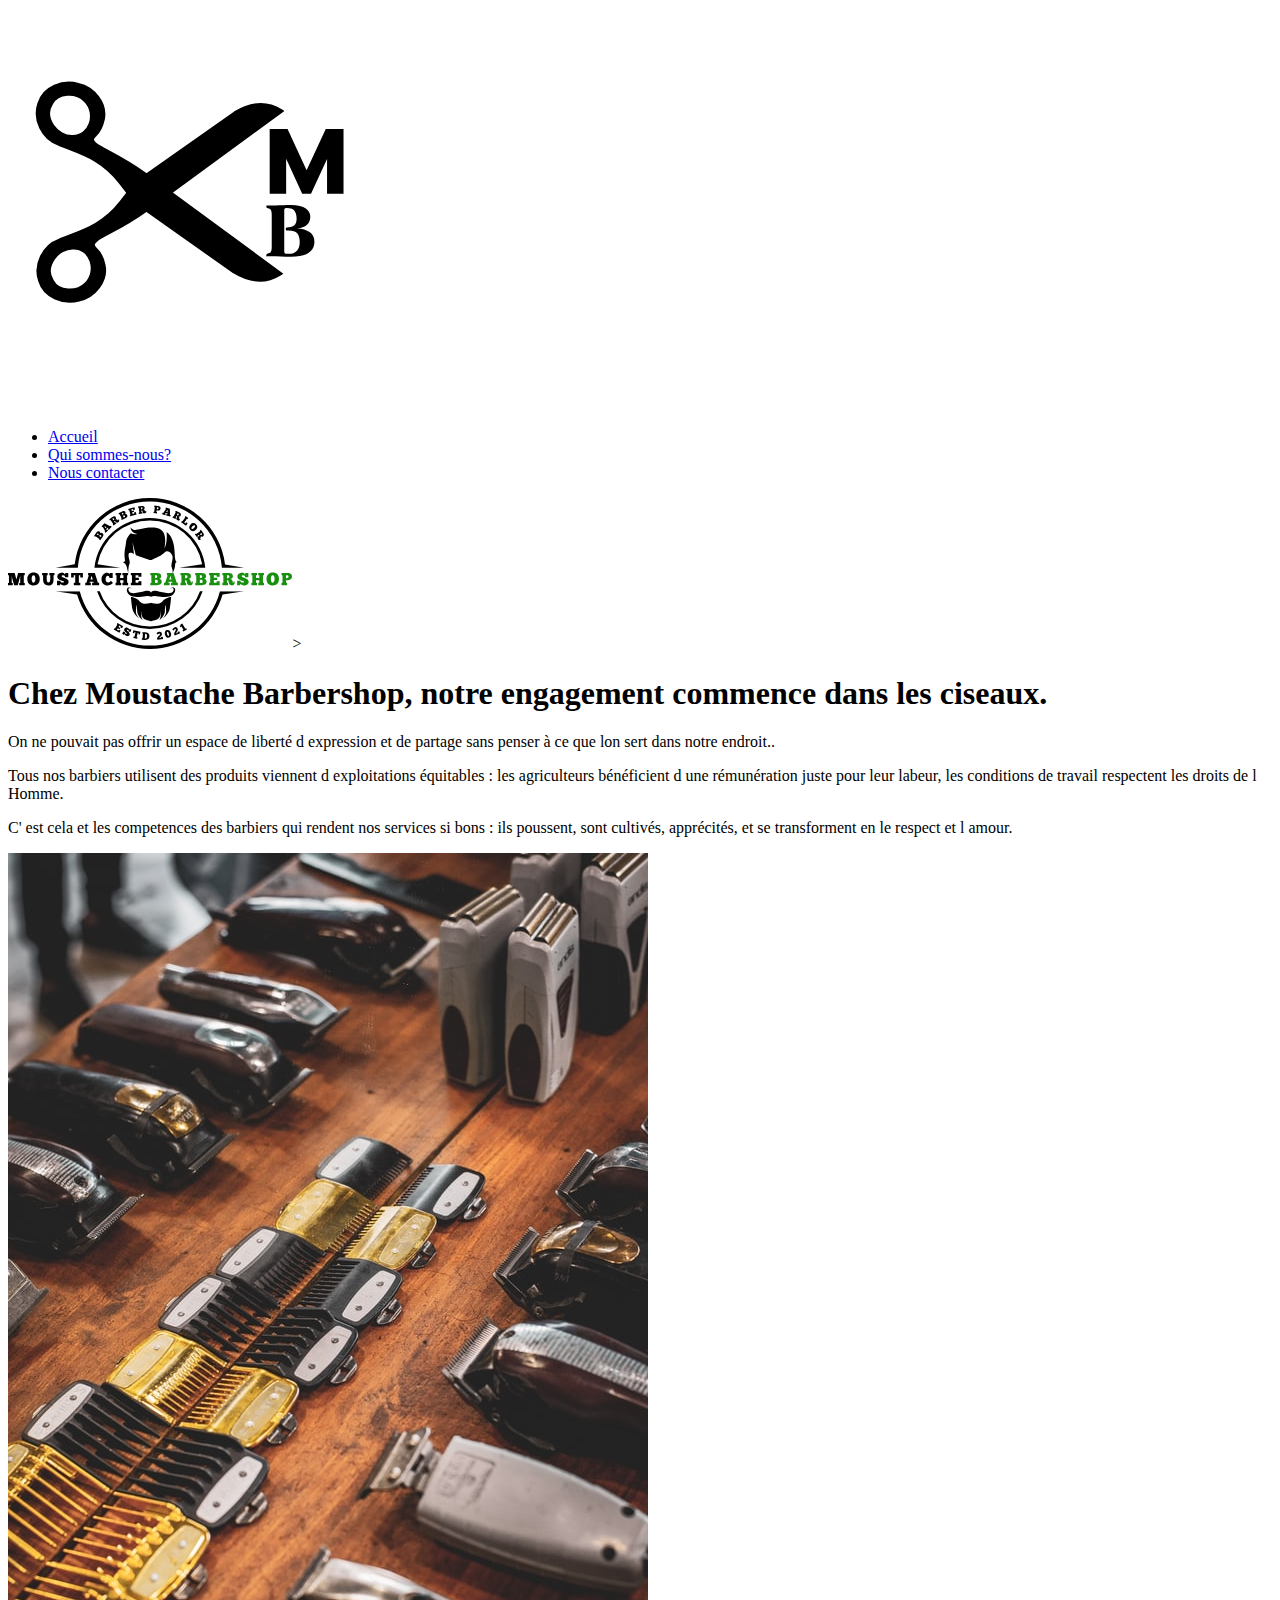
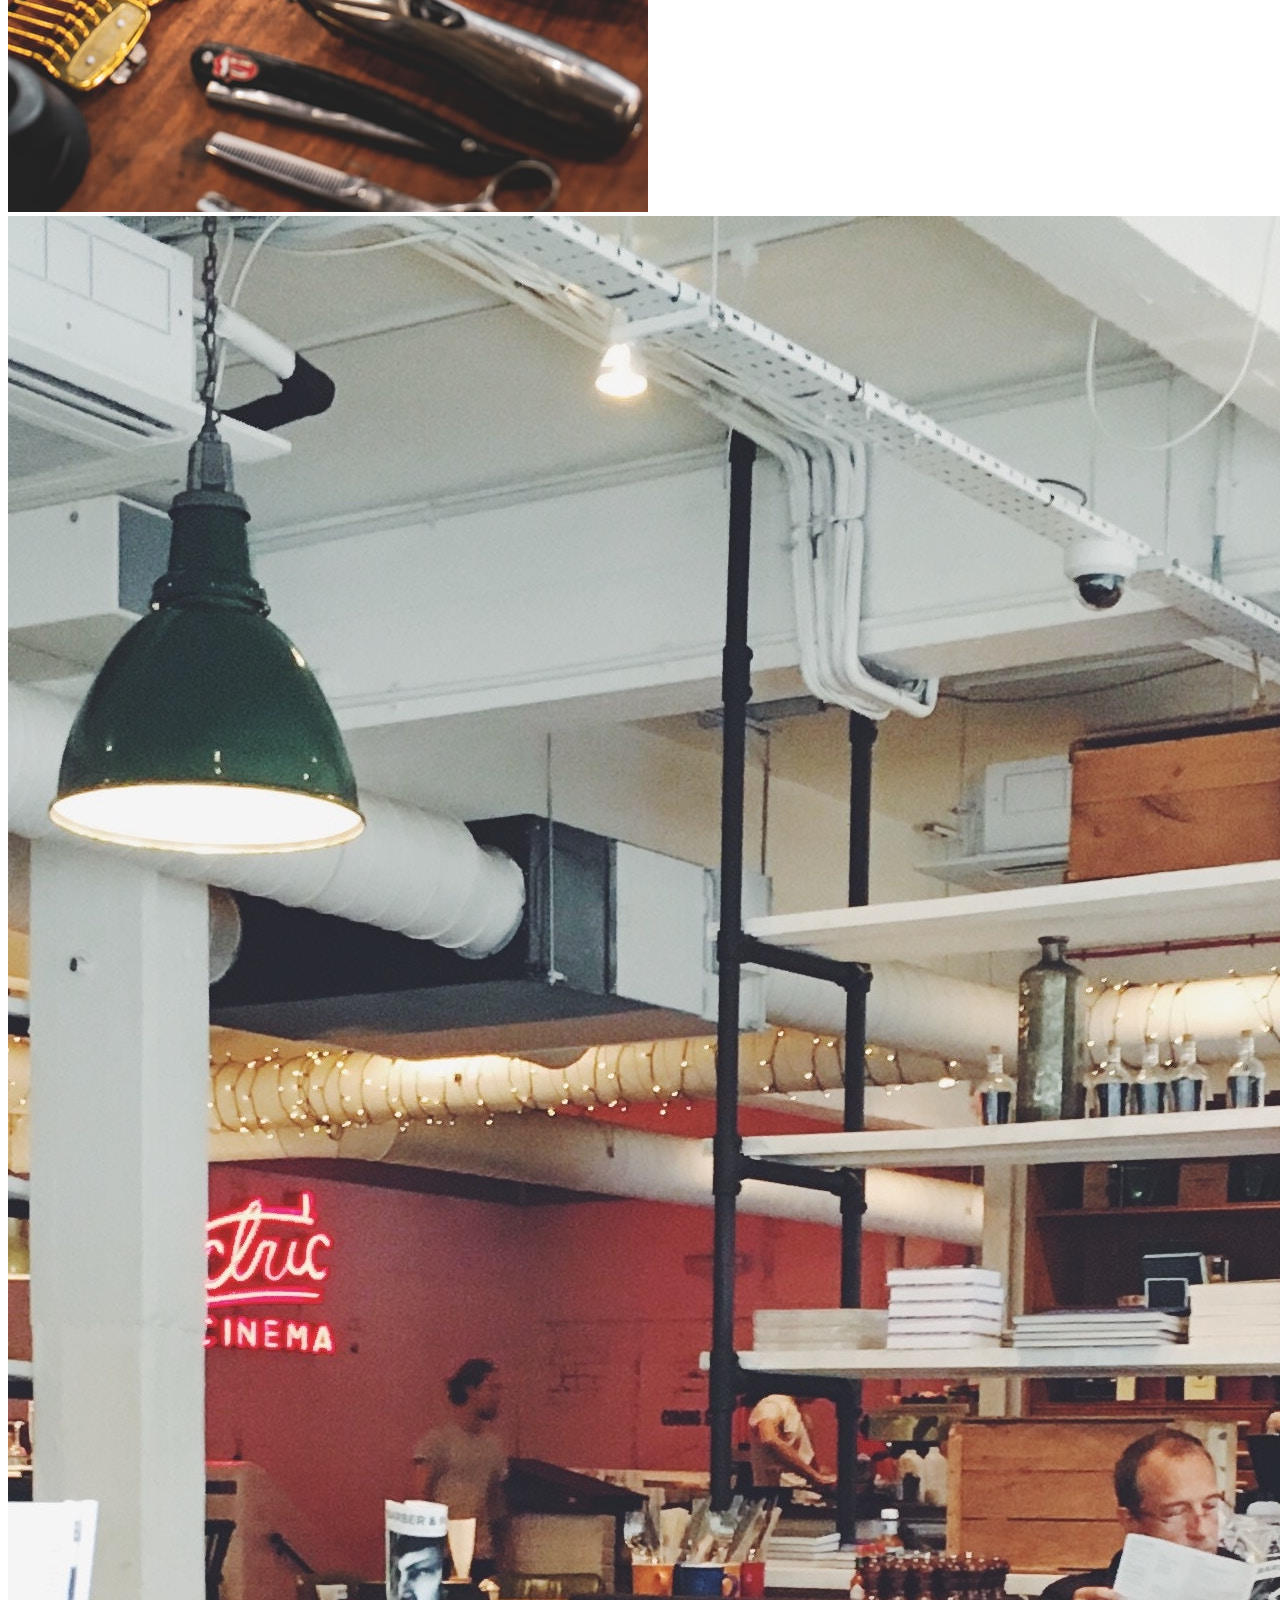
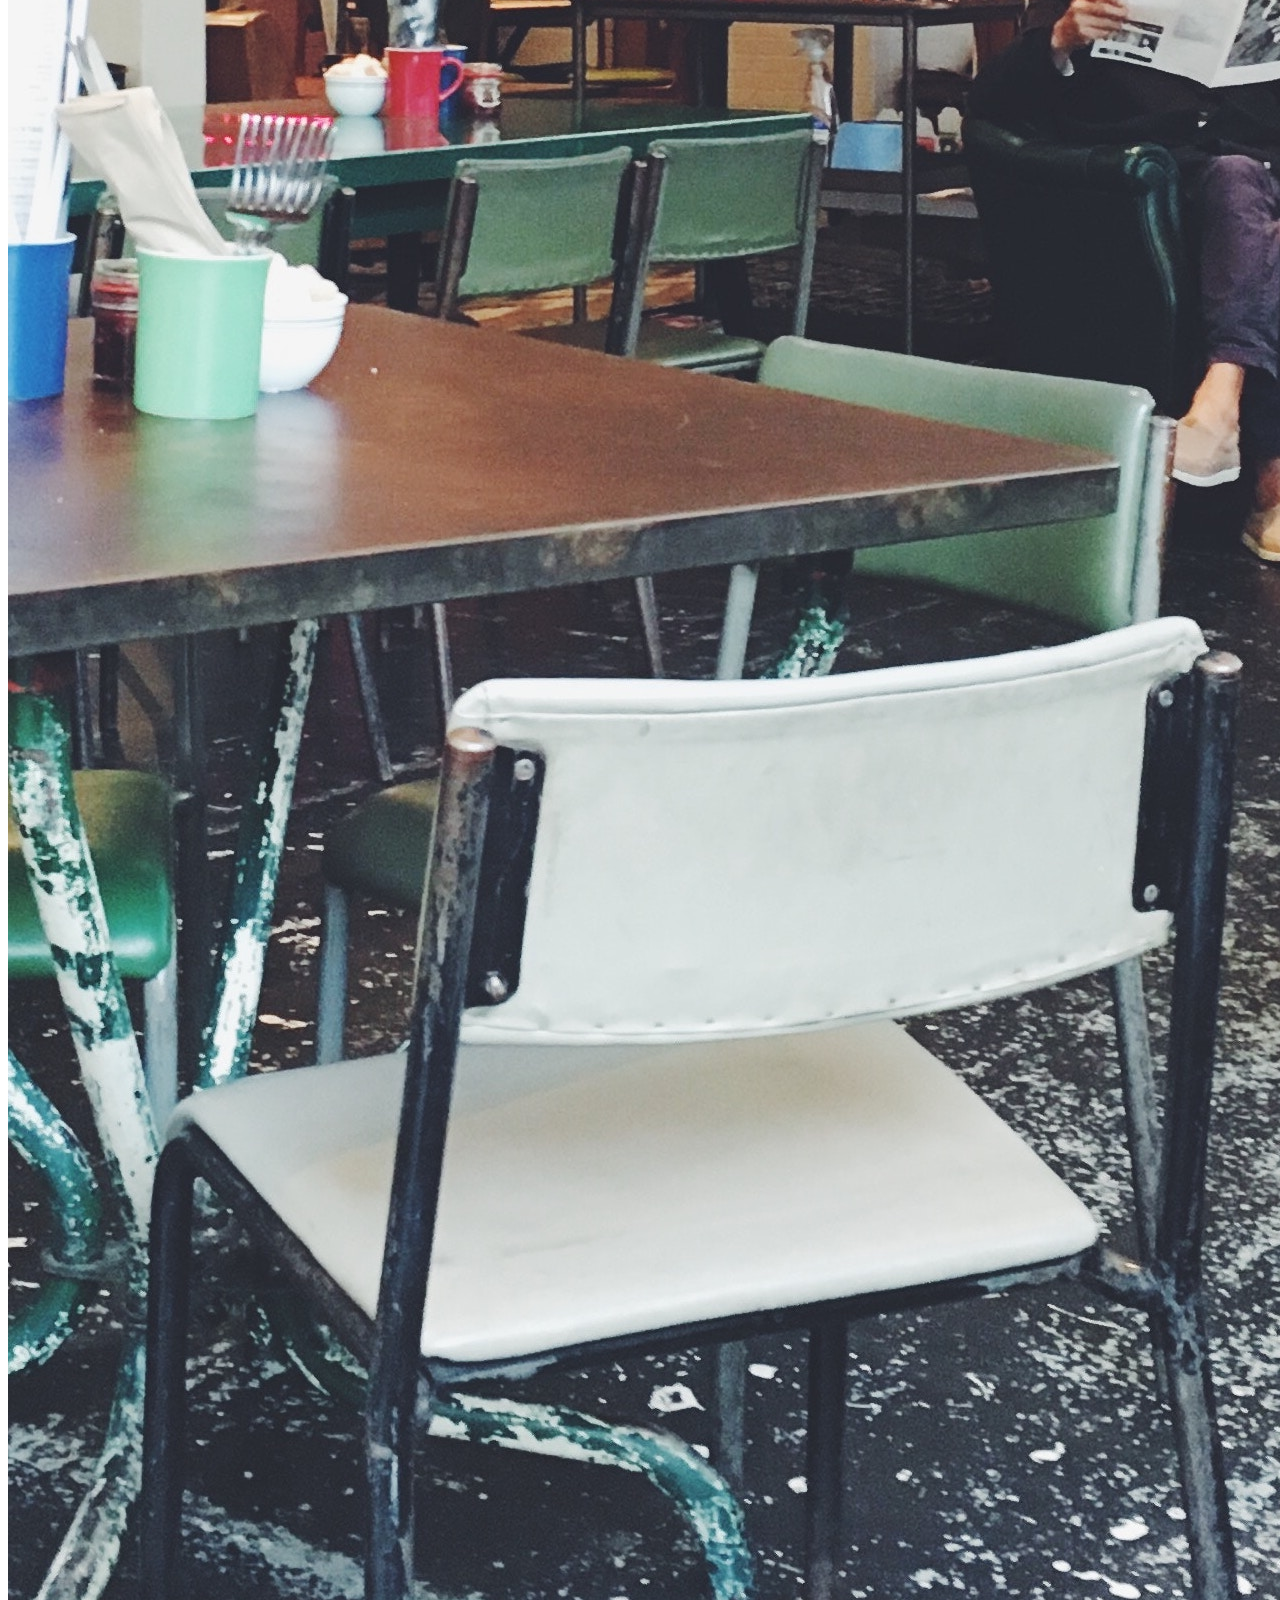
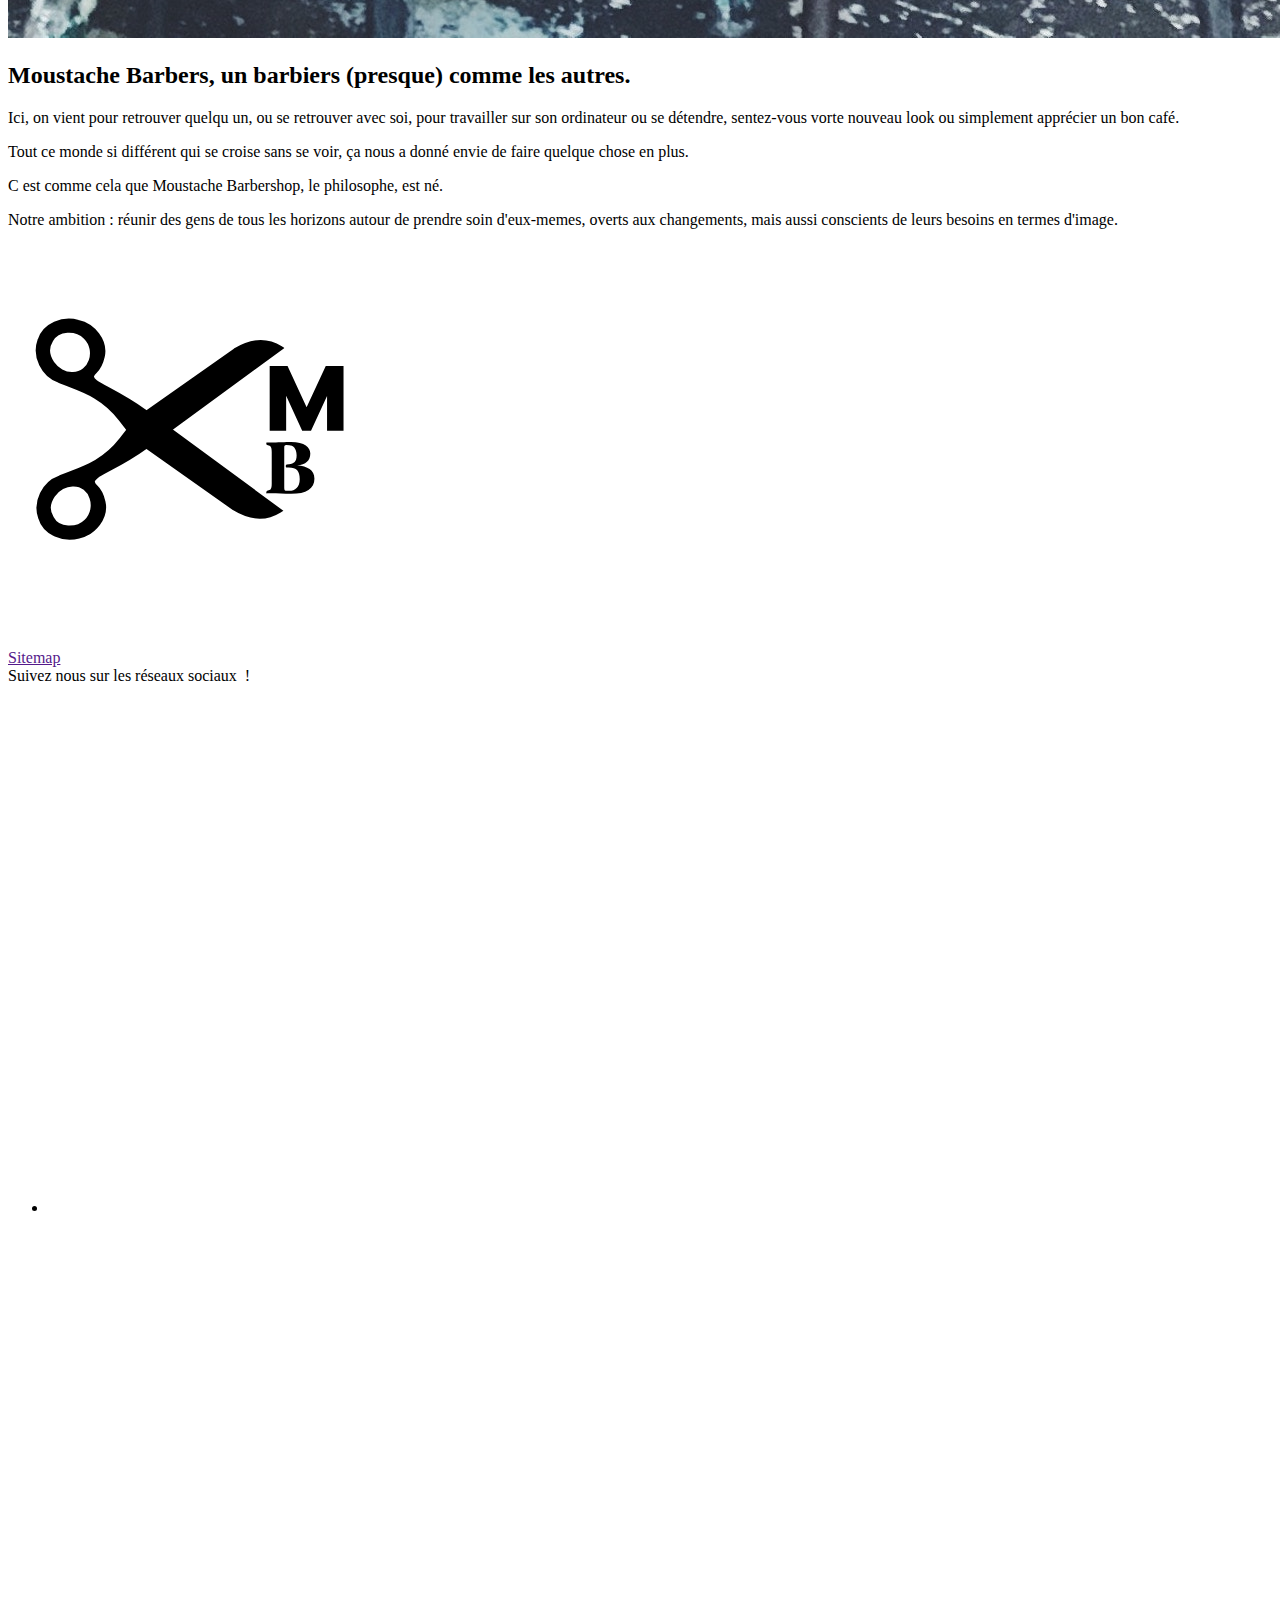
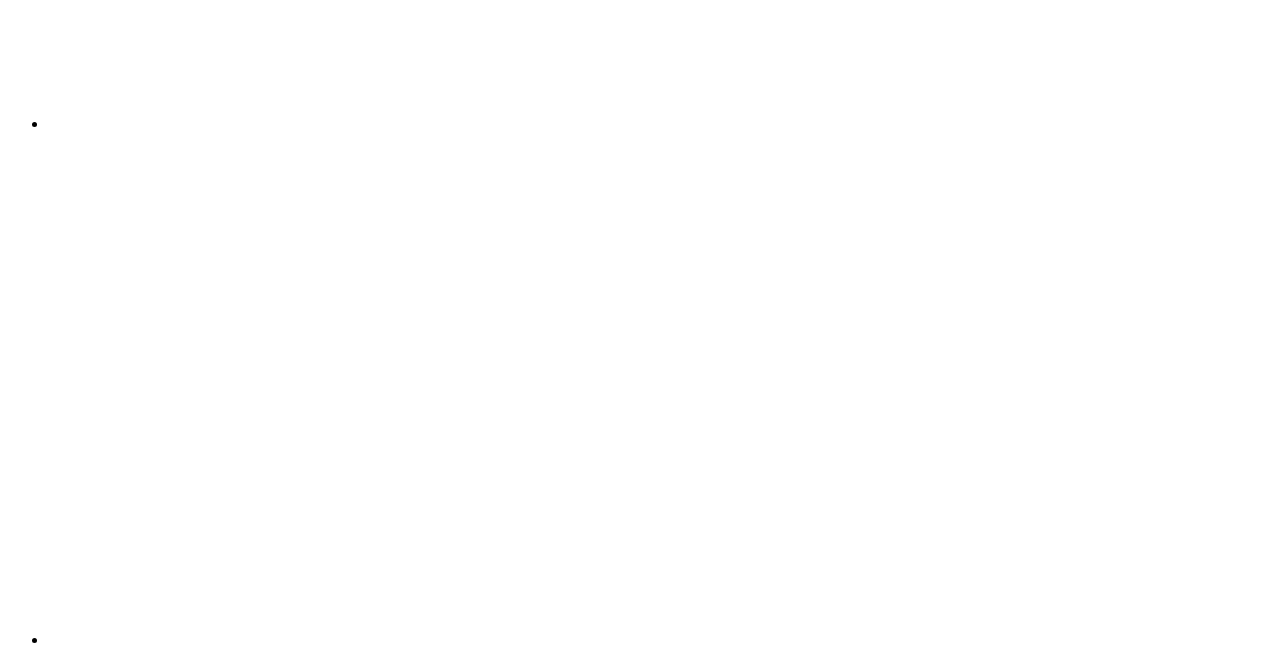
==== about.html @ bbff559c "Add html files" ====
<!DOCTYPE html>
<html lang="fr">

<head>
    <meta charset="UTF-8">
    <meta http-equiv="X-UA-Compatible" content="IE=edge">
    <meta name="viewport" content="width=device-width, initial-scale=1.0">
    <meta name="author" content="JPol">
    <title>About</title>

    <!-- stylesheet linked -->
    <link rel="stylesheet" href="css/application-ab.css">
</head>

<body>
    <div class="container">



        <!--Navigation bar-->
        <nav class="navbar" role="navigation">

            <div class="navbar__inner">

                <div class="navbar__logo">
                    <a href="index.html"><img class="navbar__logoImg" alt="scissors and company name Moustache Barbershop" src="assets/4.svg"></a>
                </div>

                <ul class="navbar__list">
                    <li class="navbar__listItem">
                        <a class="navbar__link" href="index.html">Accueil </a>
                    </li>
                    <li class="navbar__listItem">
                        <a class="navbar__link" href="about.html">Qui sommes-nous?</a>
                    </li>
                    <li class="navbar__listItem">
                        <a class="navbar__link" href="contact.html">Nous contacter</a>
                    </li>

                </ul>
            </div>

        </nav>


        <!--Header-->
        <header class="header" role="banner">
            <div class="header__inner">
                <img class="header__logoImg" alt="scissors and company name Moustache Barbershop"
                    src="assets/moustache_beard.svg">>
            </div>
        </header>


        <!--Main-->
        <main class="main">
            <div class="main__wrapper">
                <div class="main__textWrapper">
                    <h1 class="main__heading">Chez Moustache Barbershop, notre engagement commence dans les ciseaux.
                    </h1>
                    <p class="main__description">On ne pouvait pas offrir un espace de liberté d expression et de
                        partage sans penser à ce que lon
                        sert dans notre endroit..</p>
                    <p class="main__description">Tous nos barbiers utilisent des produits viennent d exploitations
                        équitables : les agriculteurs
                        bénéficient d une
                        rémunération juste pour leur labeur, les conditions de travail respectent les droits de l Homme.
                    </p>
                    <p class="main__description">C' est cela et les competences des barbiers qui rendent nos services si
                        bons : ils poussent, sont cultivés,
                        apprécités, et se transforment en le
                        respect et l amour.</p>
                </div>

                <div class="main__imgWrapper">
                    <img class="main__img" alt="barber tools" src="assets/barbershop_tools.jpg">
                    <!-- Photo by <a href="https://unsplash.com/@agustinfernandez?utm_source=unsplash&utm_medium=referral&utm_content=creditCopyText">Agustin Fernandez</a> on <a href="https://unsplash.com/s/photos/barber-and-cilent-with-a-smile?utm_source=unsplash&utm_medium=referral&utm_content=creditCopyText">Unsplash</a> -->
                </div>
            </div>

        </main>

        <!--Section love-->
        <div class="section">
            <div class="section__container">
                <div class="section__imgContainer">
                    <image class="section__img" alt="people inside the restaurant" src="assets/salle2.jpg">
                </div>

                <div class="section__textContainer">
                    <h2 class="section__heading">Moustache Barbers, un barbiers (presque) comme les autres.</h2>
                    <p class="section__description">Ici, on vient pour retrouver quelqu un, ou se retrouver avec soi,
                        pour travailler sur son
                        ordinateur ou se détendre, sentez-vous vorte nouveau look ou simplement
                        apprécier un bon café.</p>
                    <p class="section__description">Tout ce monde si différent qui se croise sans se voir, ça nous a
                        donné envie de faire quelque
                        chose en plus. </p>
                    <p class="section__description">C est comme cela que Moustache Barbershop, le philosophe, est né.
                    </p>
                    <p class="section__description">Notre ambition : réunir des gens de tous les horizons autour de
                        prendre soin d'eux-memes, overts aux changements,
                        mais aussi conscients de leurs besoins en termes d'image.</p>
                </div>

            </div>
        </div>


        <div class="section__divider">
            <div class="potential-text"></div>
        </div>
        <!--Footer-->
        <footer class="footer" role="contentinfo">
            <div class="footer__inner">
                <div class="footer__logo">
                    <a href="index.html" class="footer__link link"><img alt="scissors and company name Moustache Barbershop" src="assets/4.svg" class="footer__logoImg"></a>
                </div>
                <div class="footer__sitemap">
                    <a class="footer__sitemapLink" href="" >Sitemap</a>
                </div>
                <div class="footer__socialMedia">
                    <span class="footer__header">Suivez nous sur les réseaux sociaux &nbsp;!</span>
                    <ul class="footer__socialMediaList">
                        <li class="footer__socialMediaItem">
                            <a href="https://www.linkedin.com/" class="footer__link link"><img src="assets/logo_linkedin.png" class="footer__socialMediaImg" alt="Letters 'in'"></a>
                        </li>
                        <li class="footer__socialMediaItem">
                            <a href="https://twitter.com/MoustacheBarbe1" class="footer__link link"><img src="assets/logo_twitter.png" class="footer__socialMediaImg" alt="Little bird"></a>
                        </li>
                        <li class="footer__socialMediaItem">
                            <a href="https://www.facebook.com/MoustacheBarbershopParis/" class="footer__link link"><img src="assets/logo_facebook.png" class="footer__socialMediaImg" alt="Letter f"></a>
                        </li>
                    </ul>
                </div>
            </div>

        </footer>

    </div>
    <script src="form.js"></script>
    <noscript>Sorry, your browser may not support JavaScript! orJavaScript is disabled in your browser </noscript>

</body>

</html>
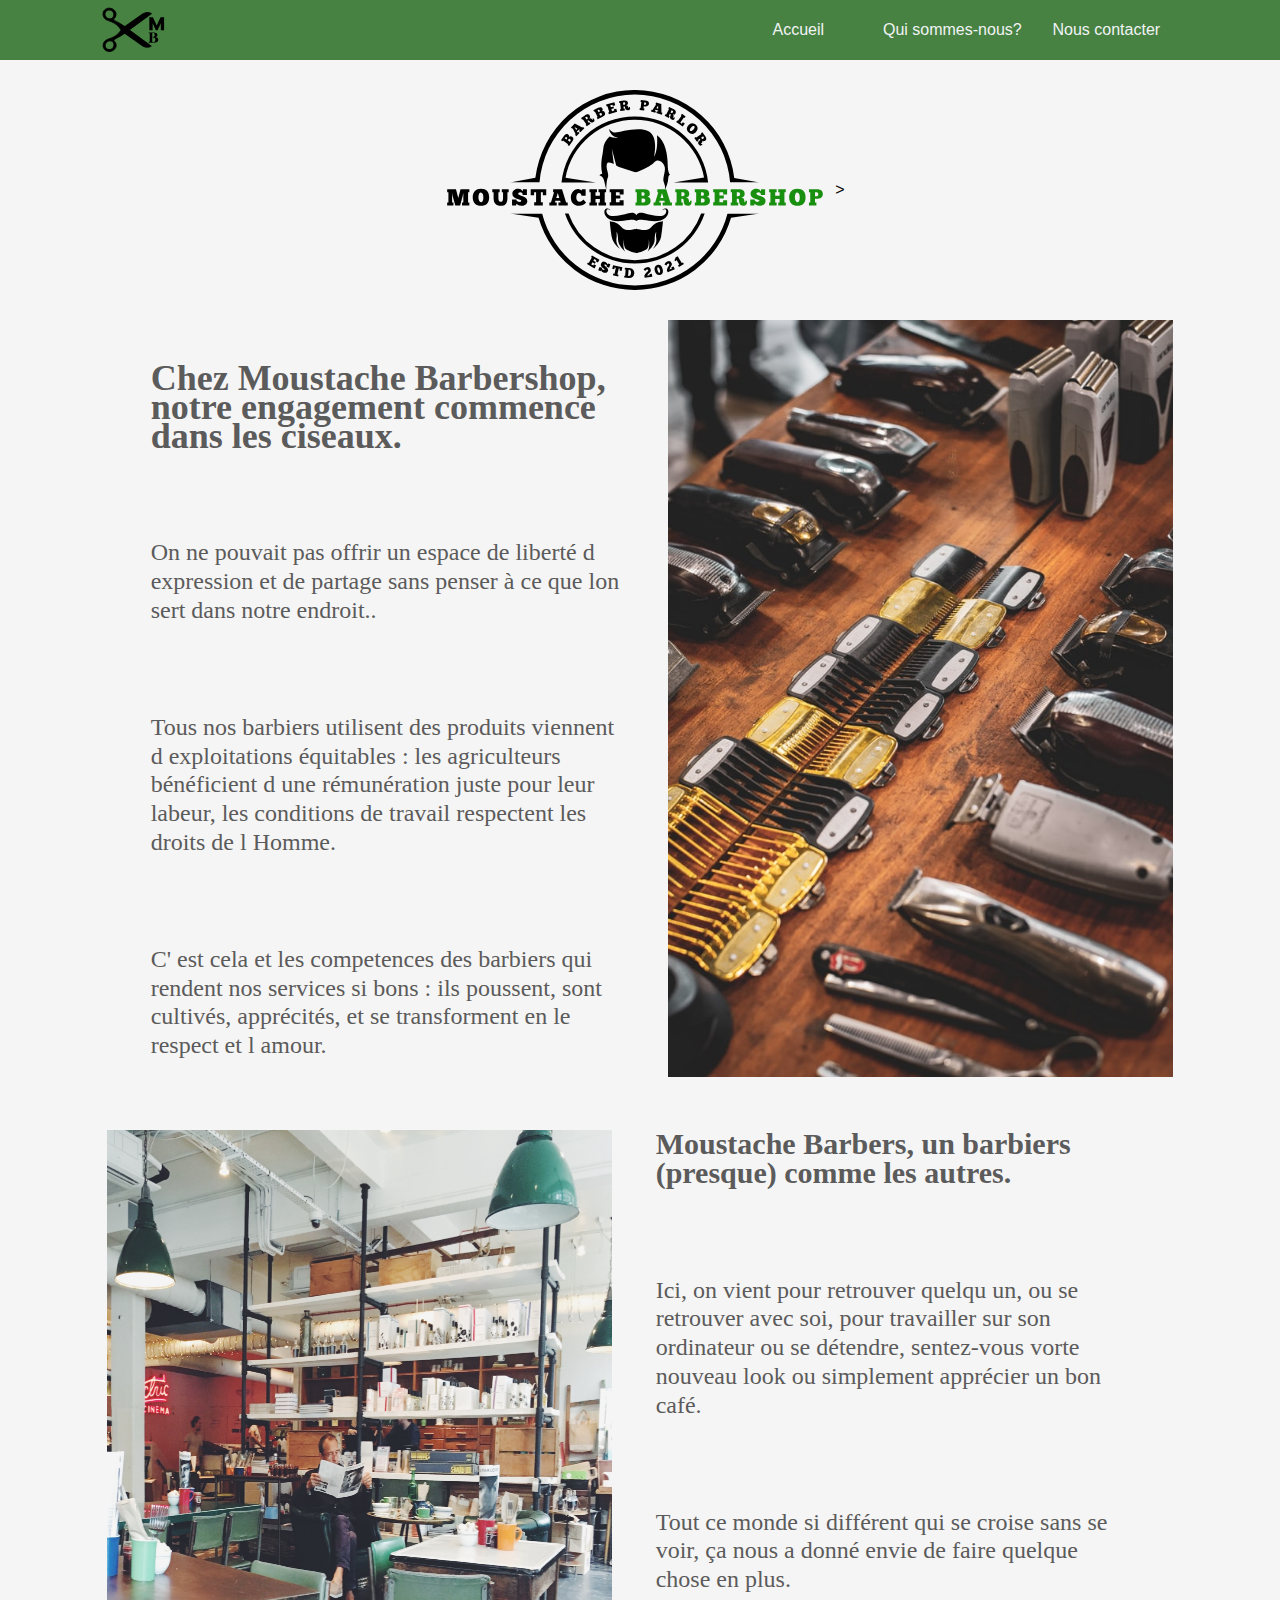
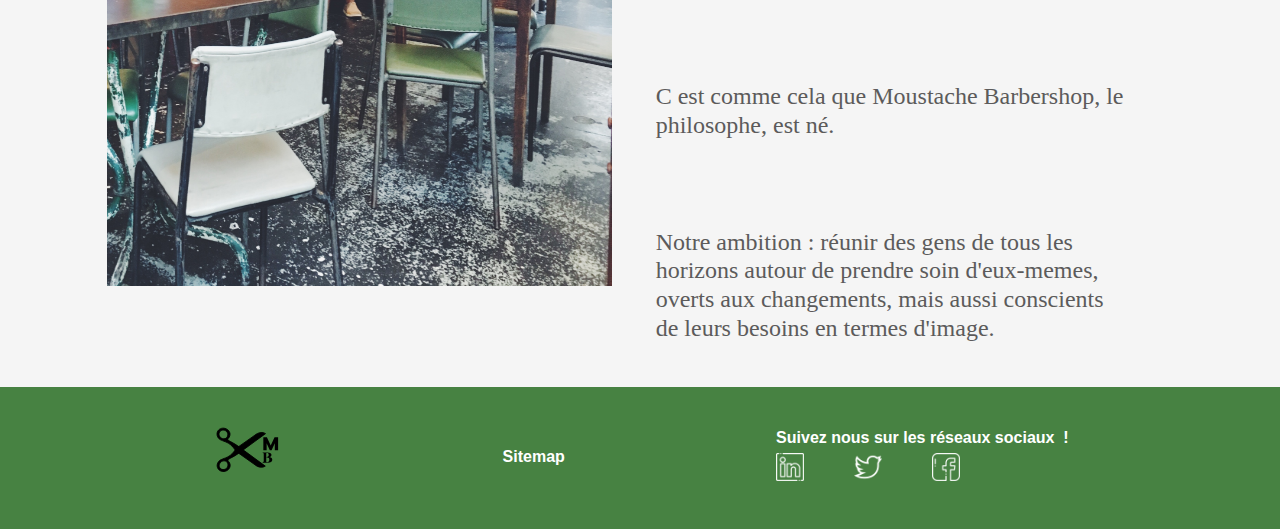
==== commit 82bfcb96: "Add proper sitemap links" ====
--- a/about.html
+++ b/about.html
@@ -117,7 +117,7 @@
                     <a href="index.html" class="footer__link link"><img alt="scissors and company name Moustache Barbershop" src="assets/4.svg" class="footer__logoImg"></a>
                 </div>
                 <div class="footer__sitemap">
-                    <a class="footer__sitemapLink" href="" >Sitemap</a>
+                    <a class="footer__sitemapLink" href="sitemap.xml" >Sitemap</a>
                 </div>
                 <div class="footer__socialMedia">
                     <span class="footer__header">Suivez nous sur les réseaux sociaux &nbsp;!</span>
--- a/css/application-ab.css
+++ b/css/application-ab.css
@@ -0,0 +1,267 @@
+/*Add stylesheet to the main css file / for about page*/
+@import "reset.css";
+@import "nav.css";
+@import "footer.css";
+
+@font-face {
+    font-family: 'AvenirNext-Regular';
+    src: url("fonts/AvenirNextLTPro-Regular.otf") format("opentype");
+}
+
+@font-face {
+    font-family: 'AvenirNext-Bold';
+    src: url("fonts/AvenirNextLTPro-Bold.otf") format("opentype");
+}
+
+
+
+html {
+    scroll-behavior: smooth;
+}
+
+
+body {
+    margin: 0;
+    padding: 0;
+    font-family: 'AvenirNext-Regular', sans-serif;
+    background-color: #F5F5F5;
+}
+
+
+h1 {
+    font-size: 36px;
+    font-family: 'AvenirNext-Bold';
+}
+
+
+h2 {
+    font-size: 30px;
+    font-family: 'AvenirNext-Bold';
+}
+
+
+h3 {
+    font-size: 24px;
+    font-family: 'AvenirNext-Bold';
+}
+
+h4 {
+    font-size: 20px;
+    font-family: 'AvenirNext-Bold';
+}
+
+
+p {
+    font-size: 14px;
+    font-family: 'AvenirNext-Regular';
+}
+
+
+.container {
+    height: 100%;
+    display: grid;
+    grid-gap: 0;
+    grid-template-columns: repeat(12, 1fr);
+    grid-template-rows: 60px auto 60px;
+    grid-template-areas:
+        "n n n n n n n n n n n n"
+        "h h h h h h h h h h h h"
+        "m m m m m m m m m m m m"
+        "sl sl sl sl sl sl sl sl sl sl sl sl"
+        "d d d d d d d d d d d d"
+        "f f f f f f f f f f f f"
+}
+
+
+/*Main*/
+.main {
+    position: relative;
+    grid-area: m;
+    grid-area: 3/2/3/12;
+}
+
+.main__wrapper {
+    display: flex;
+    flex-direction: row;
+    margin-bottom: 120px;
+}
+
+.main__textWrapper {
+    display: flex;
+    flex-direction: column;
+    justify-content: space-around;
+    align-items: center;
+}
+
+.main__imgWrapper {
+    display: flex;
+    flex-direction: column;
+    width: 505px;
+    height: 756px;
+}
+
+.main_img {
+    width: 505px;
+    height: 756px;
+}
+
+.main__heading {
+    color: #5C5B5B;
+    padding: 44px;
+}
+
+.main__description {
+    font-size: 24px;
+    color: #5C5B5B;
+    padding: 44px;
+}
+
+/*Od tego zaczac*/
+
+/*Section love*/
+.section {
+    position: relative;
+    grid-area: ls;
+    grid-area: 4/2/4/12;
+}
+
+.section__container {
+    margin-top: 750px;
+    display: flex;
+    flex-direction: row;
+}
+
+.section__imgContainer {
+    display: flex;
+    flex-direction: column;
+    justify-content: flex-start;
+    align-items: center;
+}
+
+.section__img {
+    /* width: 535px;
+    height: 612px;
+*/
+
+    width: 505px;
+    height: 756px;
+}
+
+.section__textContainer {
+    display: flex;
+    flex-direction: column;
+}
+
+.section__heading {
+    font-size: 30px;
+    color: #5C5B5B;
+    padding: 44px;
+    padding-top: 0;
+}
+
+.section__description {
+    font-size: 24px;
+    color: #5C5B5B;
+    padding: 44px;
+}
+
+
+/*Divider*/
+
+.dsection__divider {
+    grid-area: d;
+
+    position: relative;
+}
+
+.potential-text {
+    width: 100%;
+    height: 150px;
+    background-color: transparent;
+}
+
+/*Media queries*/
+@media screen and (max-width: 930px) {
+
+    .main__wrapper {
+        display: flex;
+        flex-direction: column;
+        align-items: center;
+        justify-content: center;
+    }
+
+    .main__textWrapper {
+        display: flex;
+        flex-direction: column;
+        align-items: center;
+        justify-content: center;
+        margin-bottom: 50px;
+
+    }
+
+    .main__imgWrapper {
+        display: flex;
+        flex-direction: column;
+        justify-content: center;
+        align-content: center;
+
+        min-width: 150px;
+        height: 400px;
+    }
+
+    .main__img {
+        margin-top: 200px;
+    }
+/*Od tad w dol zamienic*/
+    .section__container {
+        display: flex;
+        flex-direction: column;
+
+        /*added
+        margin-top: auto; */
+    }
+
+    .section__imgContainer {
+        display: flex;
+        flex-direction: column;
+        justify-content: center;
+        align-content: center;
+
+        min-width: 150px;
+        height: 400px;
+        margin-top: 1100px;
+    }
+
+    .section__textContainer {
+        margin-top: 70px;
+    }
+}
+
+@media screen and (max-width: 520px) {
+    .main__wrapper {
+        flex-flow: column wrap;
+        align-items: center;
+        justify-items: center;
+    }
+
+    .main__textWrapper {
+        flex-flow: column wrap;
+        align-self: center;
+        justify-self: center;
+
+    }
+
+    .main__imgWrapper {
+        min-width: 100px;
+        height: 200px;
+    }
+
+    .section__imgContainer {
+        min-width: 100px;
+        height: 200px;
+    }
+
+    .section__heading {
+        margin-top: 115px;
+    }
+}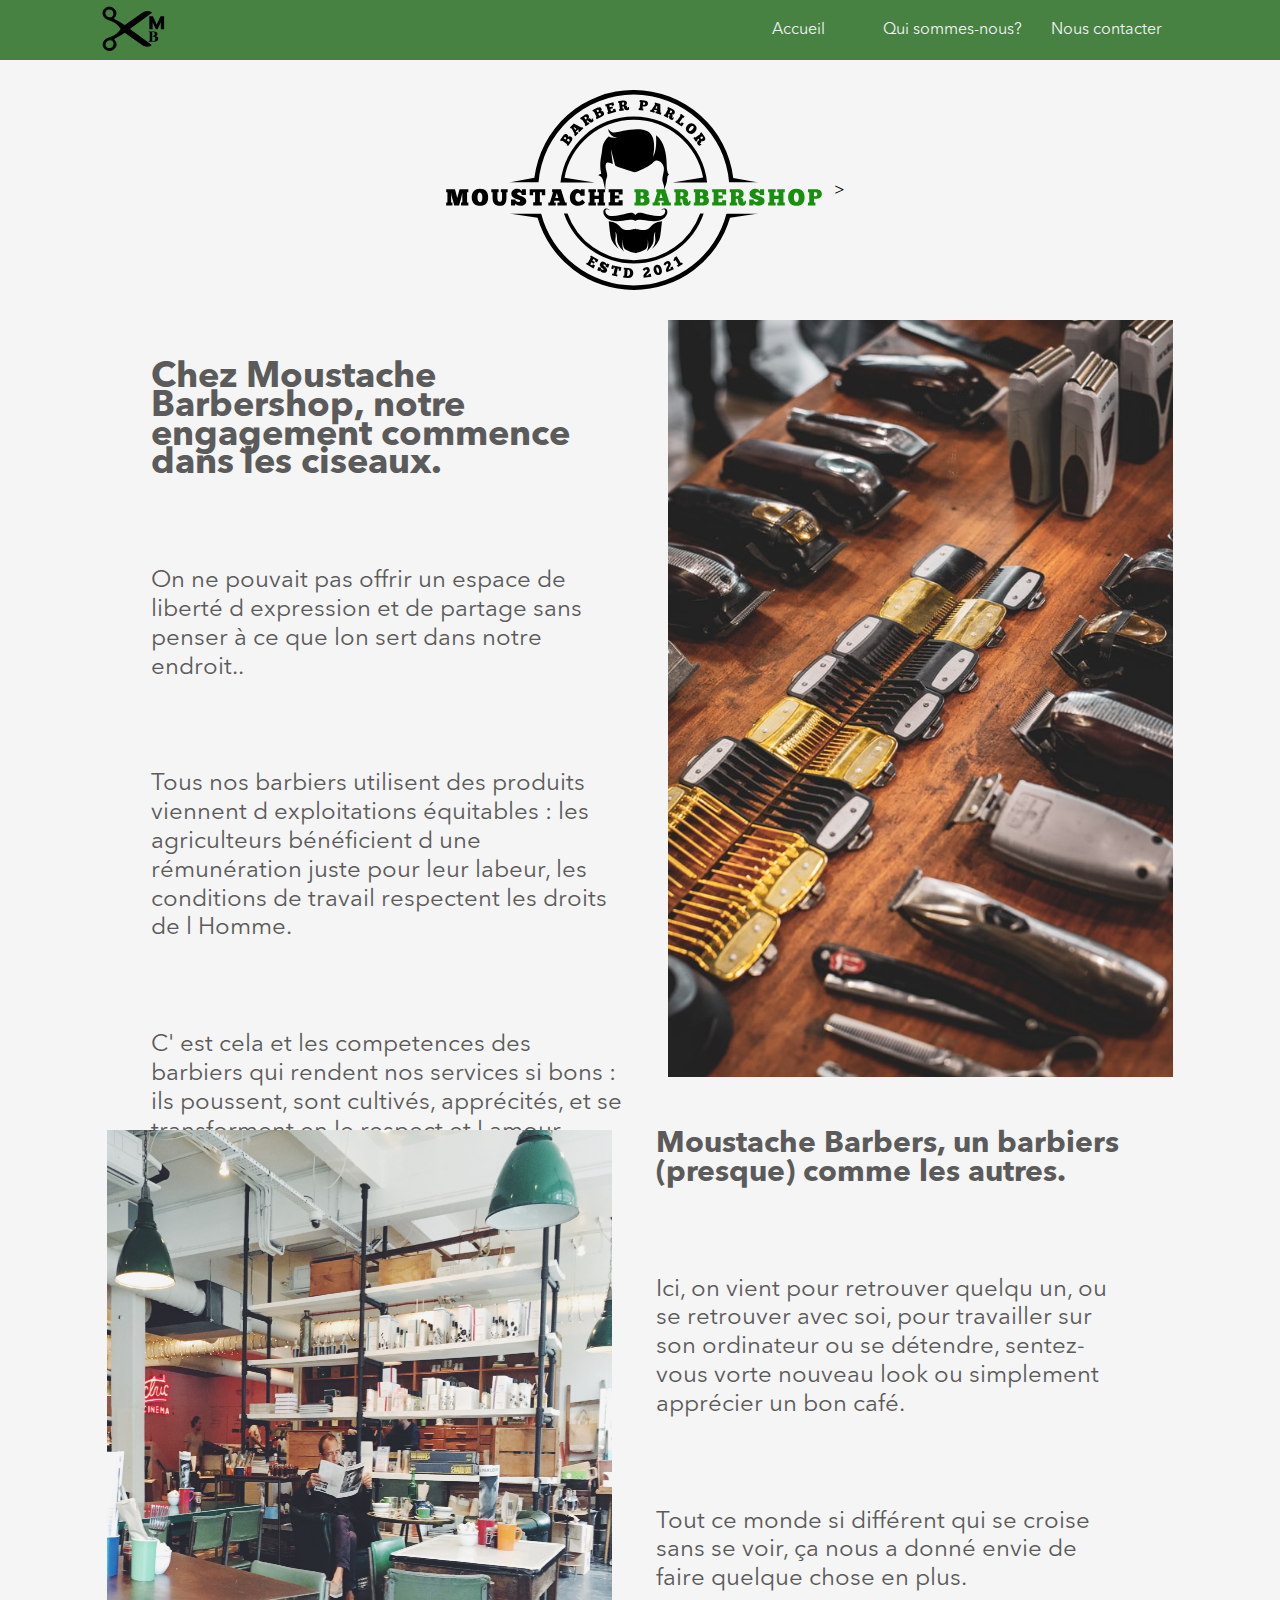
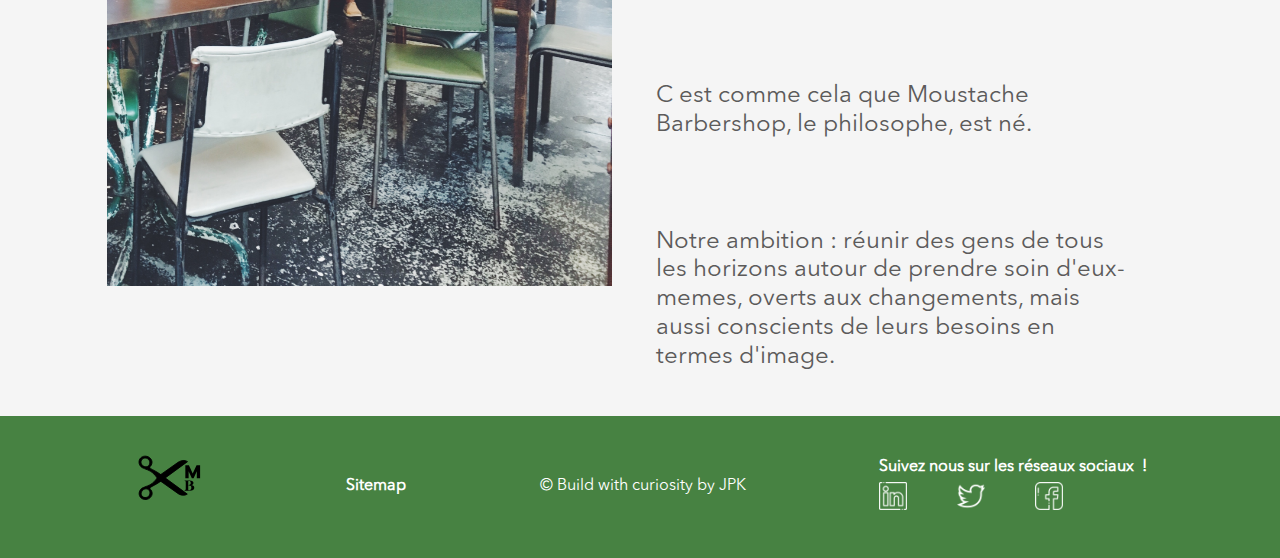
==== commit e2a80aad: "Add span in footer and mail update" ====
--- a/about.html
+++ b/about.html
@@ -119,6 +119,7 @@
                 <div class="footer__sitemap">
                     <a class="footer__sitemapLink" href="sitemap.xml" >Sitemap</a>
                 </div>
+                <span class="footer__span">&copy; Build with curiosity by JPK</span>
                 <div class="footer__socialMedia">
                     <span class="footer__header">Suivez nous sur les réseaux sociaux &nbsp;!</span>
                     <ul class="footer__socialMediaList">
--- a/css/application-ab.css
+++ b/css/application-ab.css
@@ -212,7 +212,8 @@
     .main__img {
         margin-top: 200px;
     }
-/*Od tad w dol zamienic*/
+
+
     .section__container {
         display: flex;
         flex-direction: column;
@@ -235,11 +236,15 @@
     .section__textContainer {
         margin-top: 70px;
     }
+    .section__heading {
+        margin-top: 50px;
+
+    }
 }
 
 @media screen and (max-width: 520px) {
     .main__wrapper {
-        flex-flow: column wrap;
+        flex-flow: column;
         align-items: center;
         justify-items: center;
     }
@@ -251,17 +256,38 @@
 
     }
 
+    .main__heading {
+        display: flex;
+        align-self: center;
+        justify-self: center;
+    }
+
     .main__imgWrapper {
         min-width: 100px;
         height: 200px;
     }
 
+    .main__img {
+        margin-top: 250px;
+        margin-left: 80px;
+        width: 75%;
+        height: 427px;
+    }
+
+    .section__container {
+        margin-top: 900px;
+    }
+
     .section__imgContainer {
         min-width: 100px;
         height: 200px;
     }
 
+    .section__img {
+        width: 98%;
+    }
+
     .section__heading {
-        margin-top: 115px;
+        margin-top: 150px;
     }
 }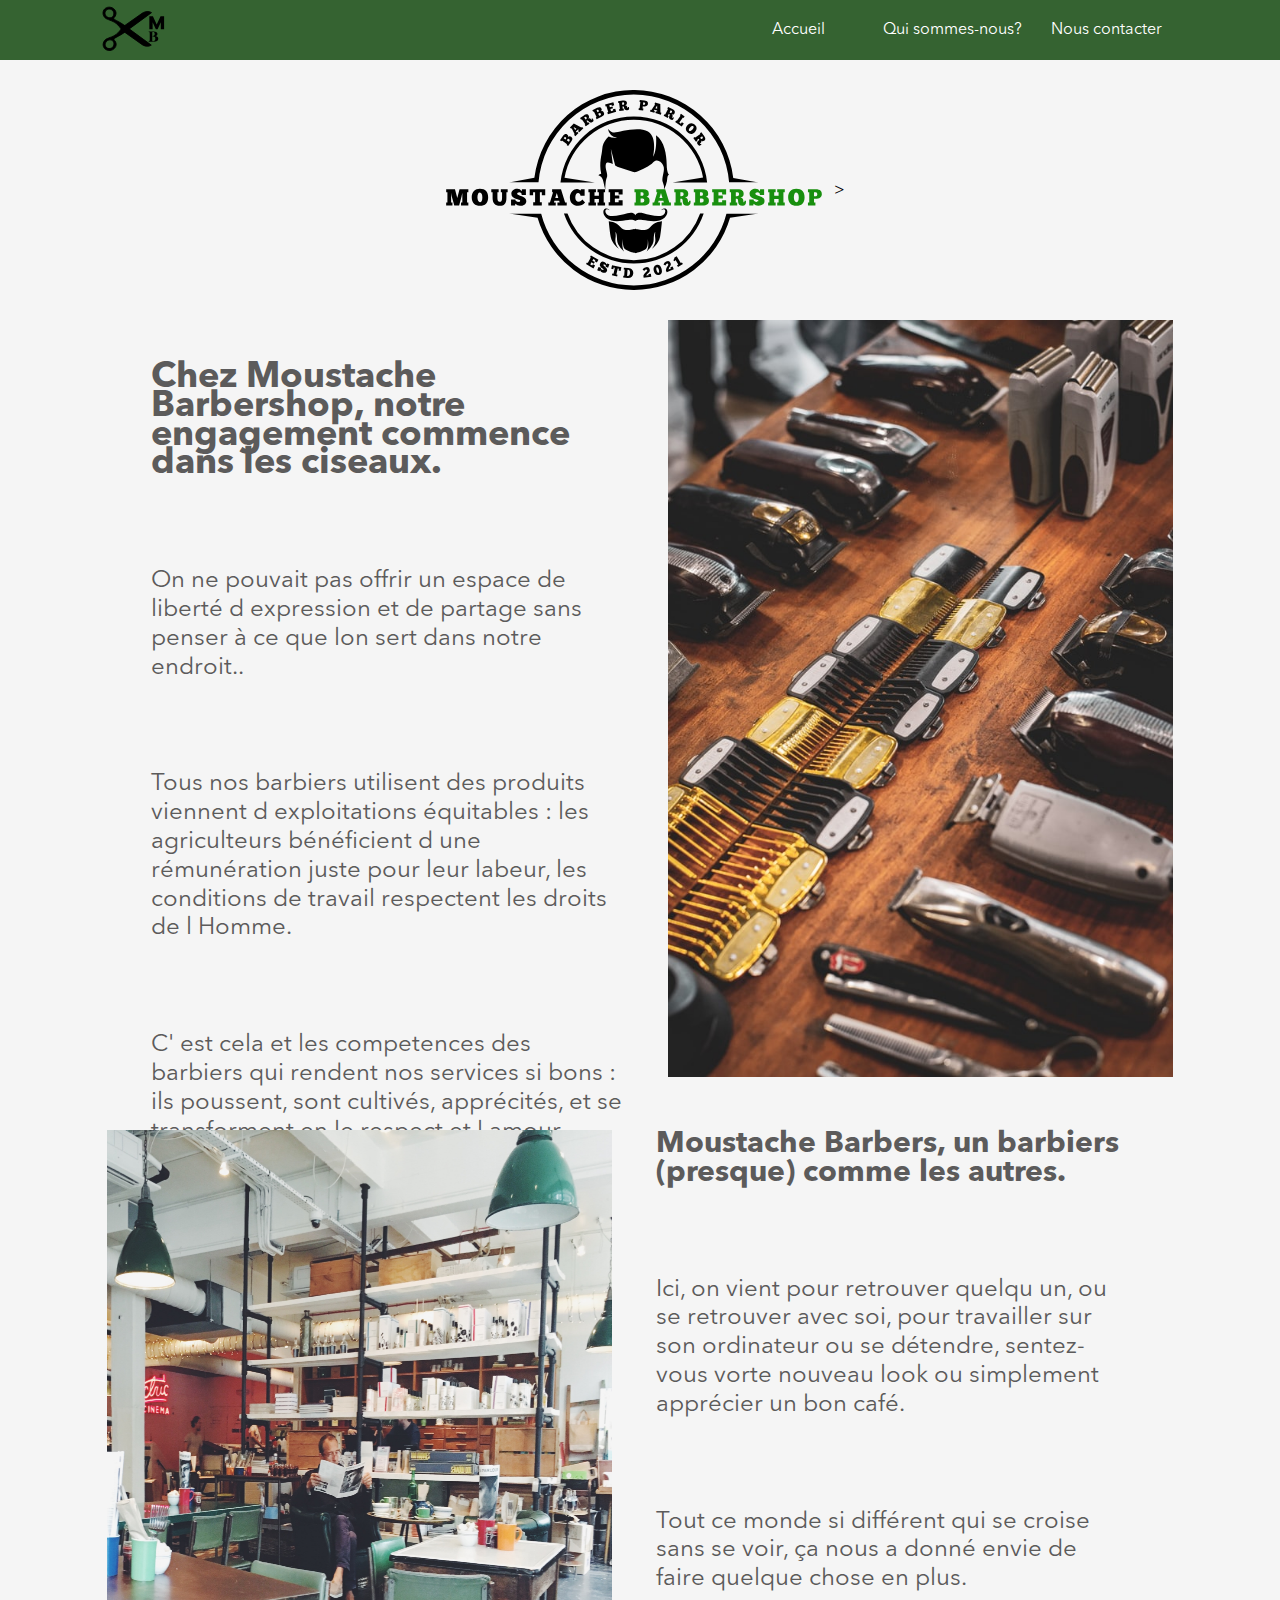
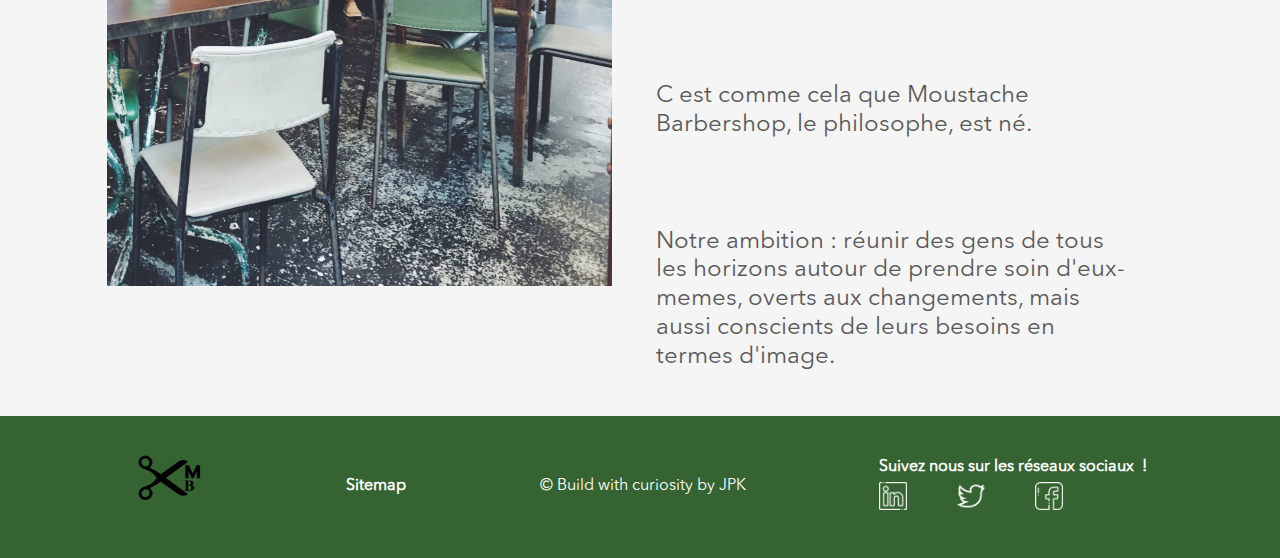
==== commit e8903df2: "Add meta name descripton" ====
--- a/about.html
+++ b/about.html
@@ -6,6 +6,8 @@
     <meta http-equiv="X-UA-Compatible" content="IE=edge">
     <meta name="viewport" content="width=device-width, initial-scale=1.0">
     <meta name="author" content="JPol">
+    <meta name="description"
+        content="Moustache Barbers, coiffeur (presque) comme tout le monde, pourquoi les gens viennent chez nous, on prend un bon café et on te fait du bien avec ton nouveau look ?">
     <title>About</title>
 
     <!-- stylesheet linked -->
--- a/css/application-ab.css
+++ b/css/application-ab.css
@@ -6,11 +6,13 @@
 @font-face {
     font-family: 'AvenirNext-Regular';
     src: url("fonts/AvenirNextLTPro-Regular.otf") format("opentype");
+    font-display: swap;
 }
 
 @font-face {
     font-family: 'AvenirNext-Bold';
     src: url("fonts/AvenirNextLTPro-Bold.otf") format("opentype");
+    font-display: swap;
 }
 
 
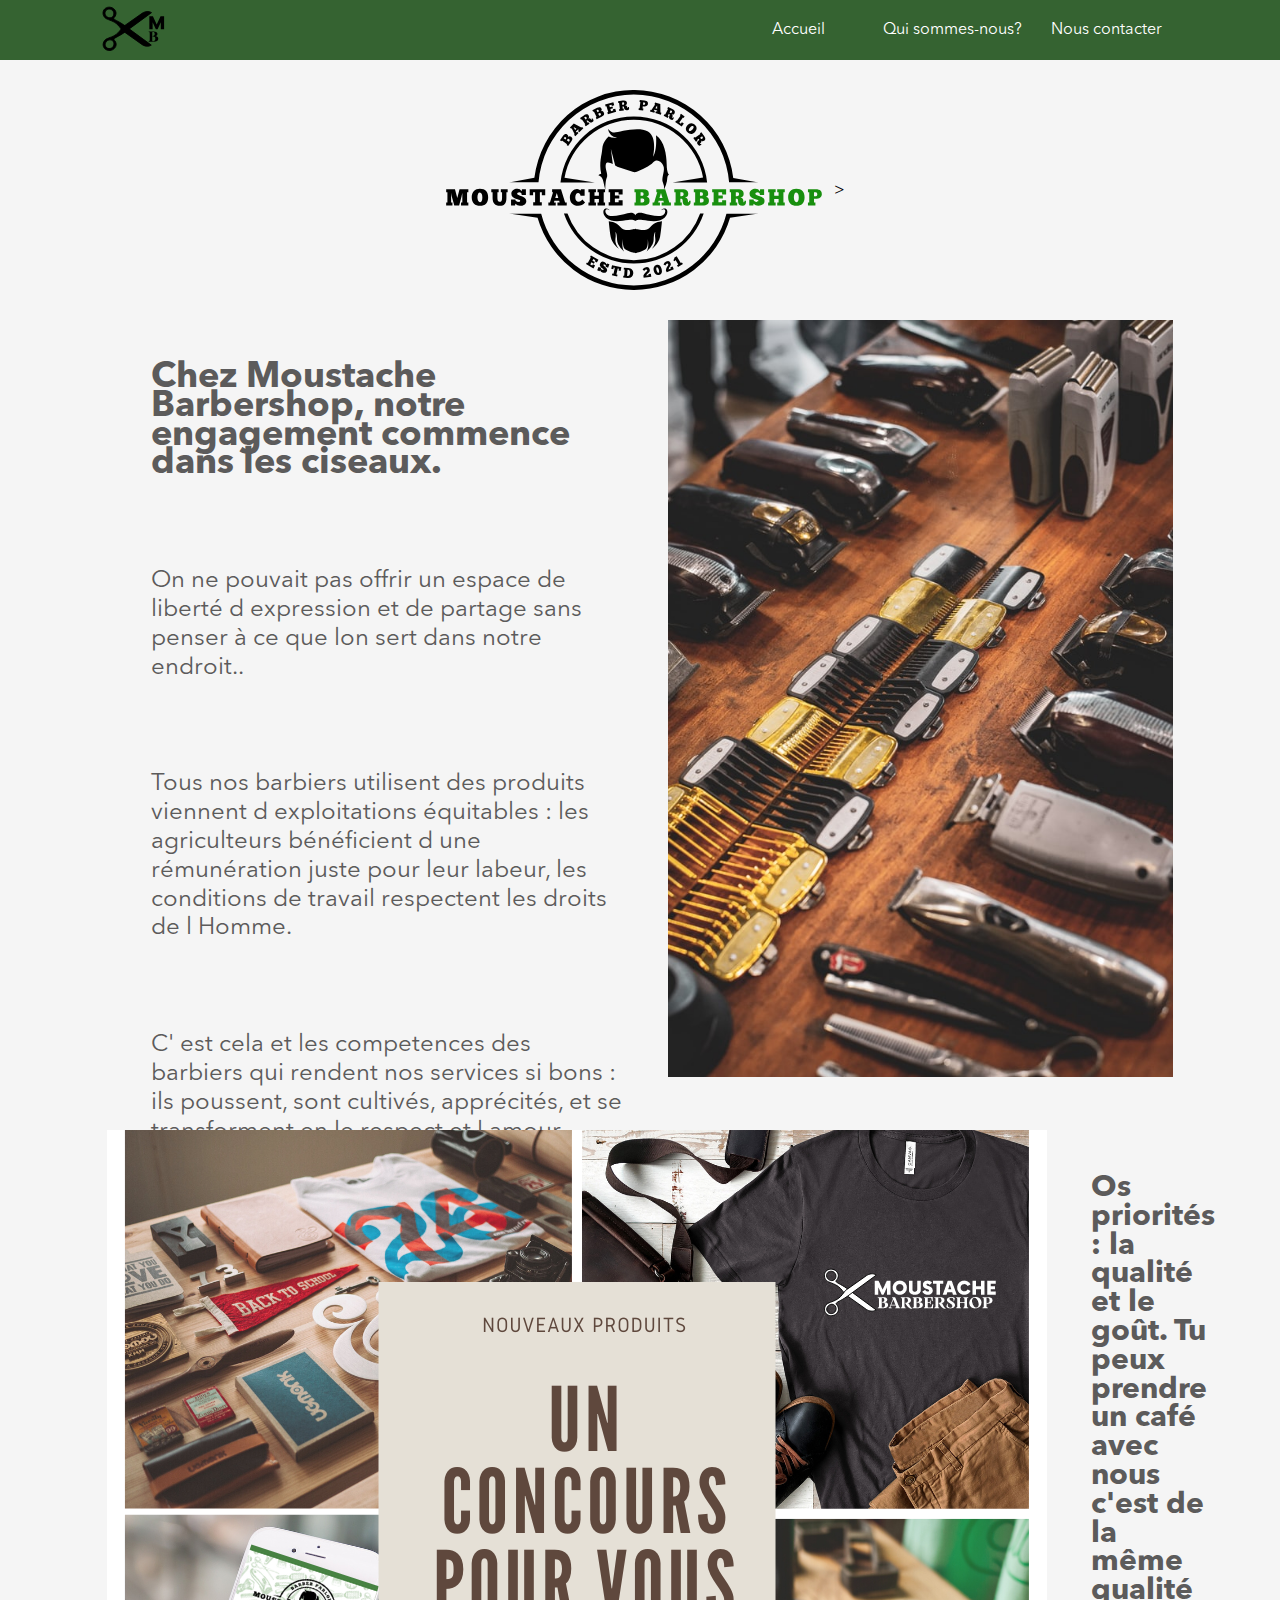
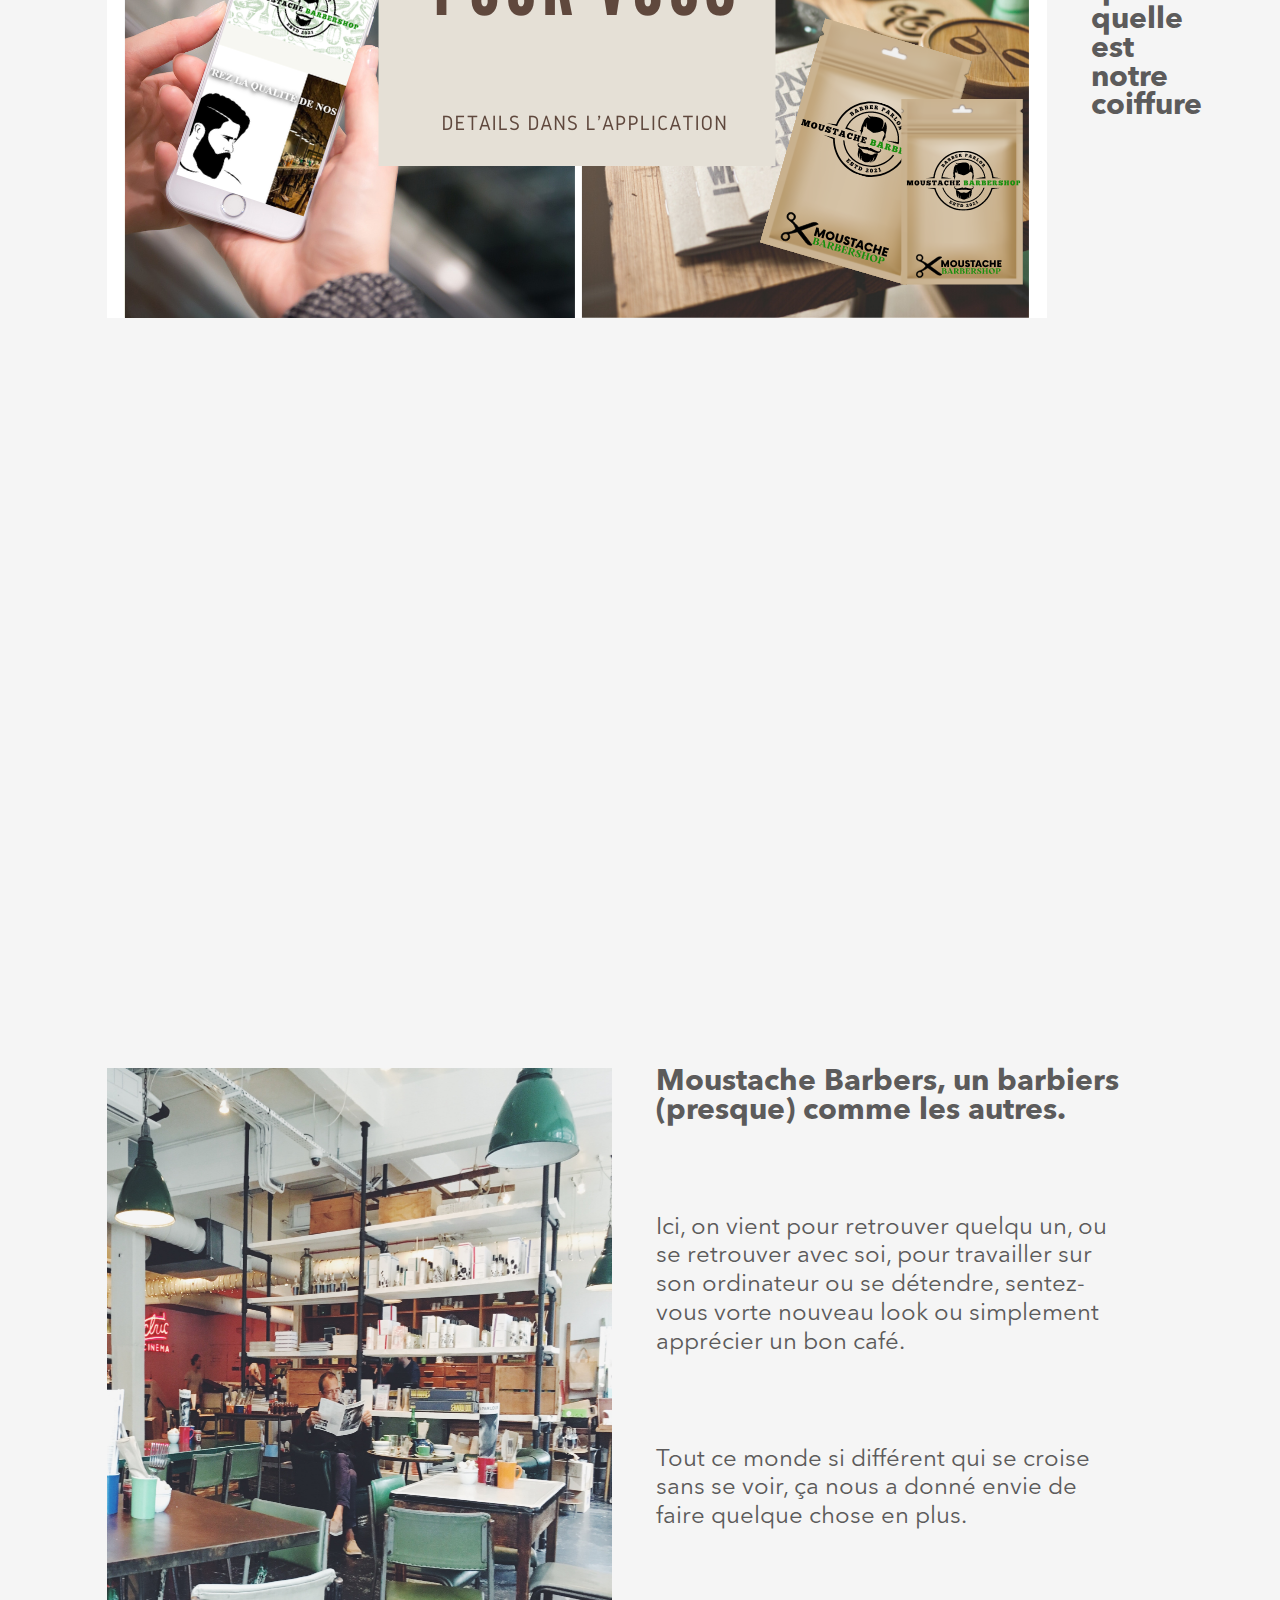
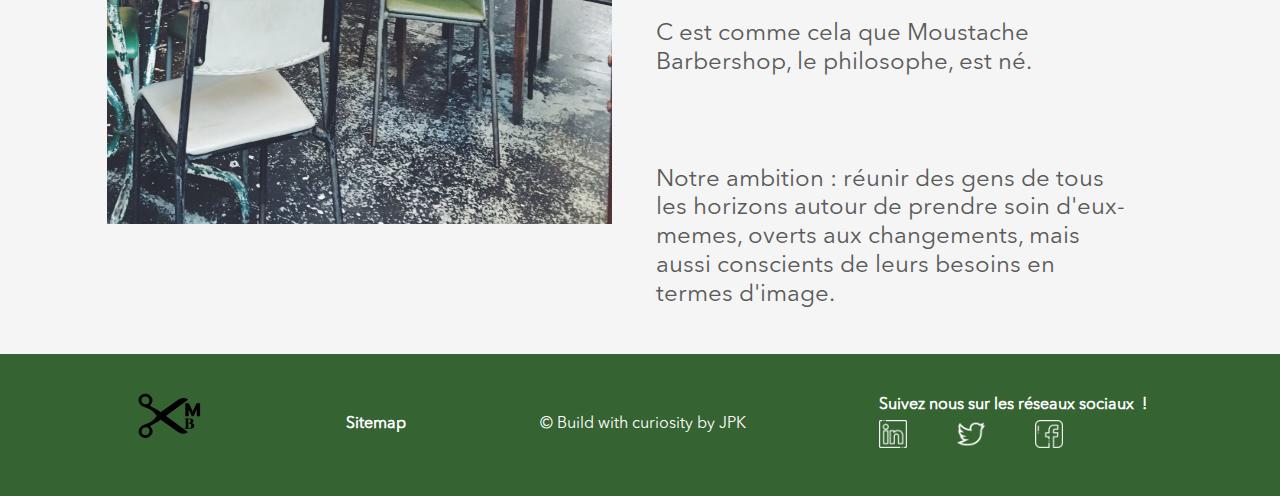
==== commit a772d1c0: "Add contest modifications" ====
--- a/about.html
+++ b/about.html
@@ -79,11 +79,25 @@
                     <!-- Photo by <a href="https://unsplash.com/@agustinfernandez?utm_source=unsplash&utm_medium=referral&utm_content=creditCopyText">Agustin Fernandez</a> on <a href="https://unsplash.com/s/photos/barber-and-cilent-with-a-smile?utm_source=unsplash&utm_medium=referral&utm_content=creditCopyText">Unsplash</a> -->
                 </div>
             </div>
-
         </main>
 
         <!--Section love-->
         <div class="section">
+            <!-- Section contest-->
+
+            <div class="section__container">
+                <div class="section__imgContainer-Contest">
+                    <image class="section__img-Contest" alt="contest: photos of prizes" src="assets/concours.png">
+                </div>
+                <h2 class="main__heading">Os priorités : la qualité et le goût. Tu peux
+                    prendre un café avec nous
+                    c'est de la même qualité
+                    quelle est notre coiffure</h2>
+            </div>
+
+
+
+
             <div class="section__container">
                 <div class="section__imgContainer">
                     <image class="section__img" alt="people inside the restaurant" src="assets/salle2.jpg">
--- a/css/application-ab.css
+++ b/css/application-ab.css
@@ -149,6 +149,27 @@
     height: 756px;
 }
 
+.section__imgContainer-Contest {
+    display: flex;
+    flex-direction: row;
+    justify-content: center;
+    align-items: center;
+}
+
+
+.section__img-Contest {
+    width: 940px;
+    height: 788px;
+}
+
+.section__heading-Contest {
+    color: #5C5B5B;
+    padding: 42px;
+   
+    justify-content: center;
+    align-items: center;
+}
+
 .section__textContainer {
     display: flex;
     flex-direction: column;
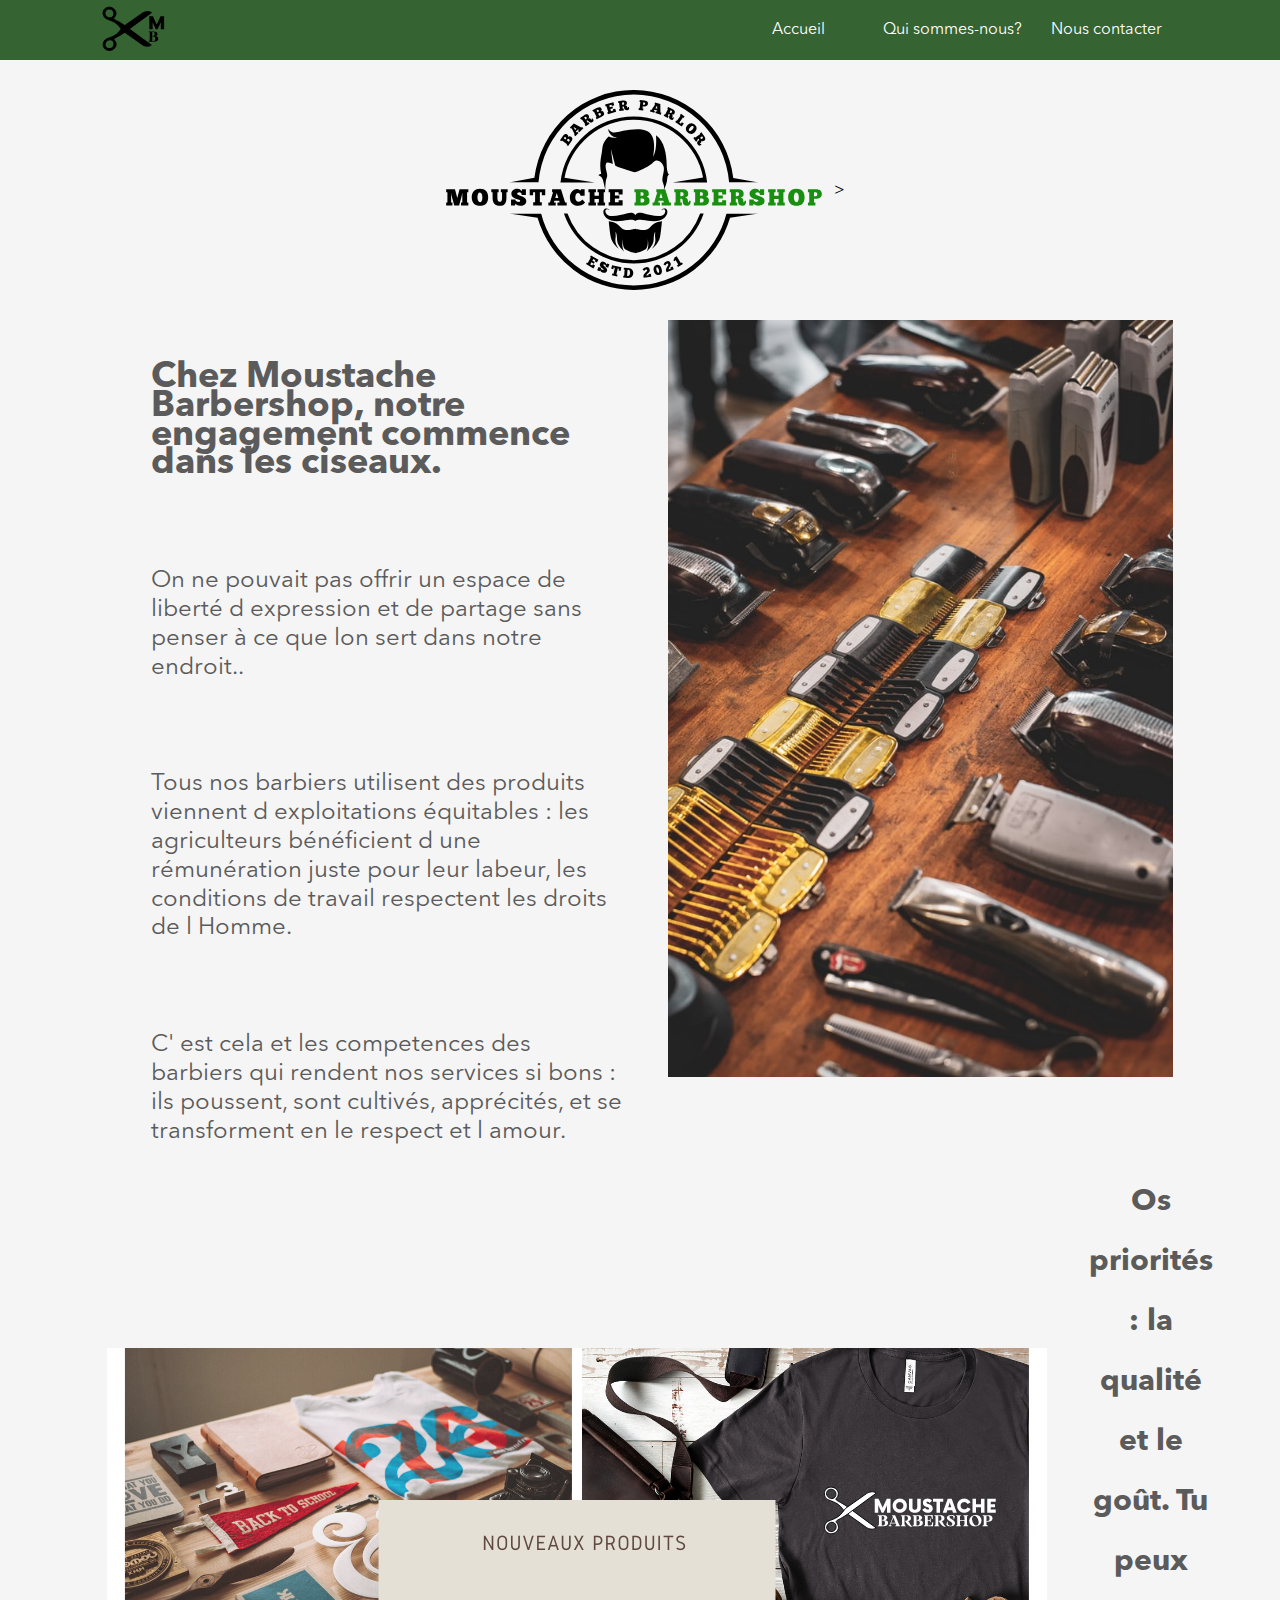
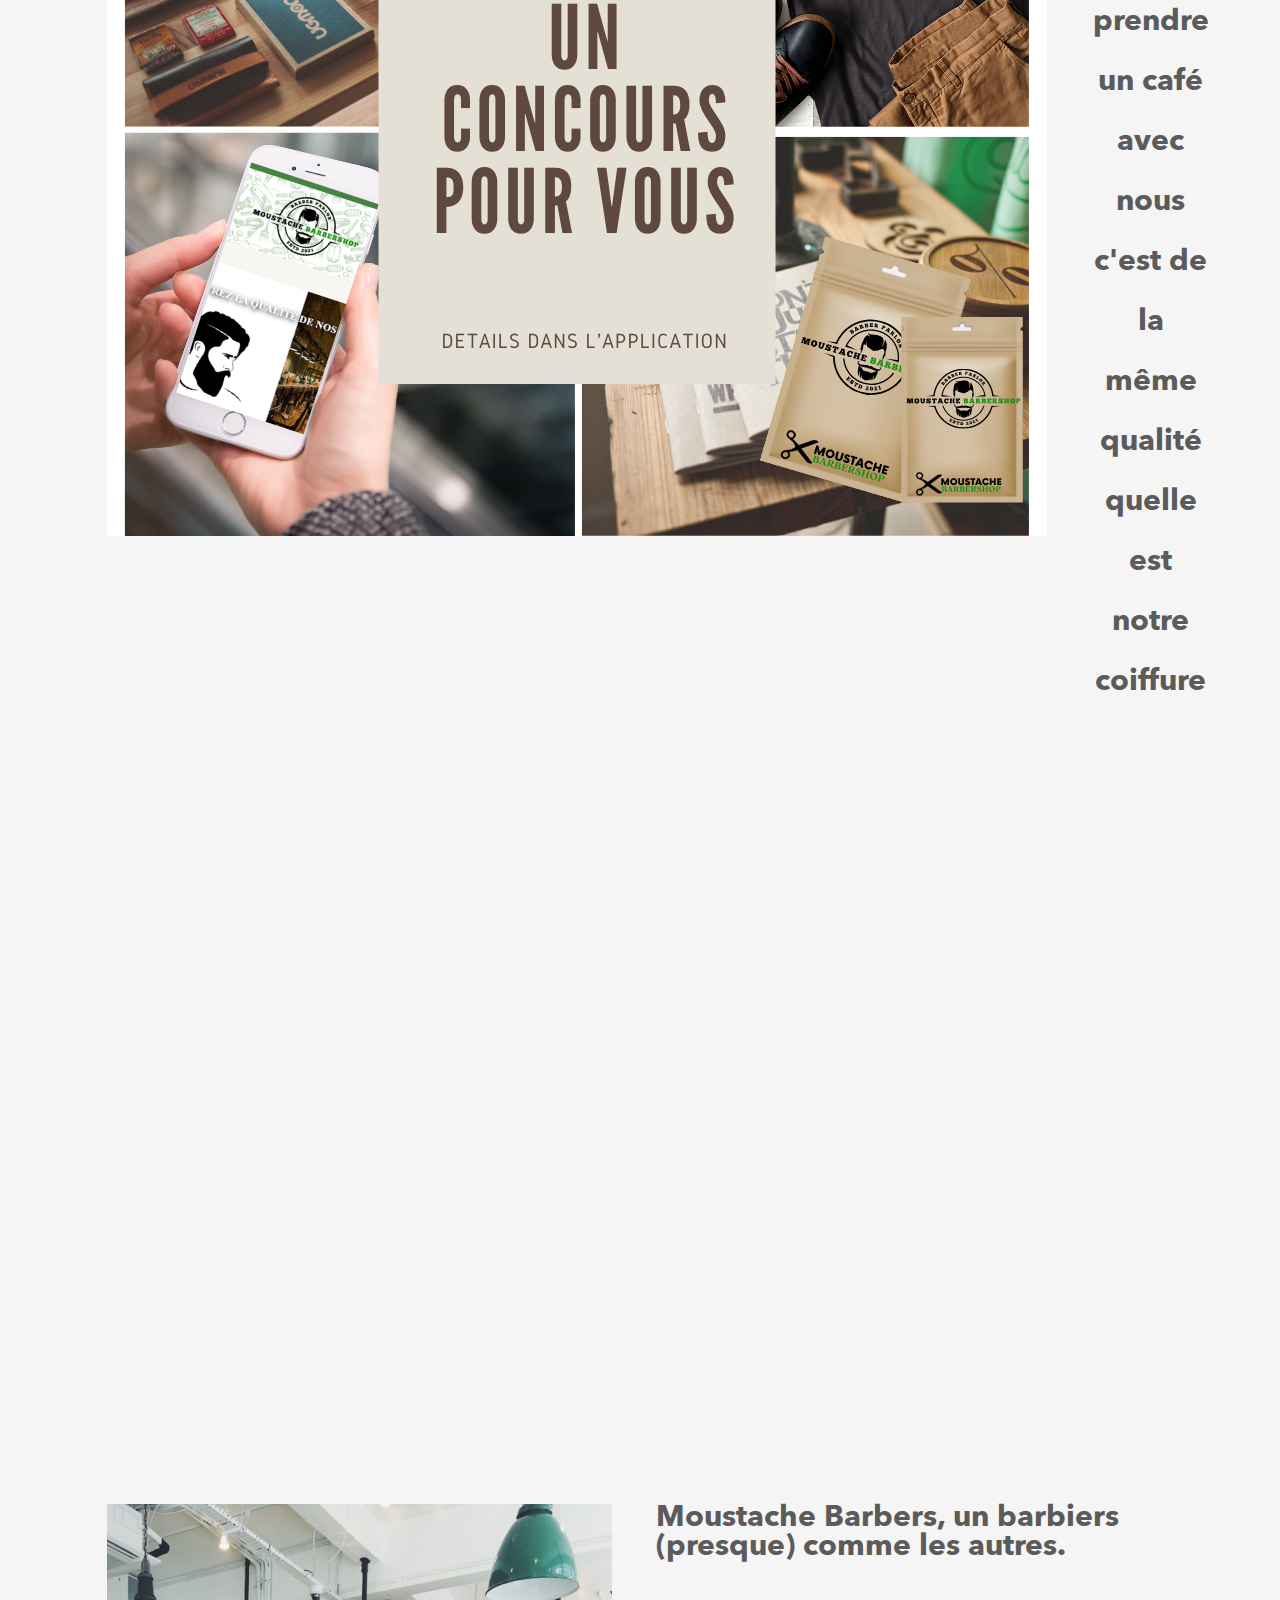
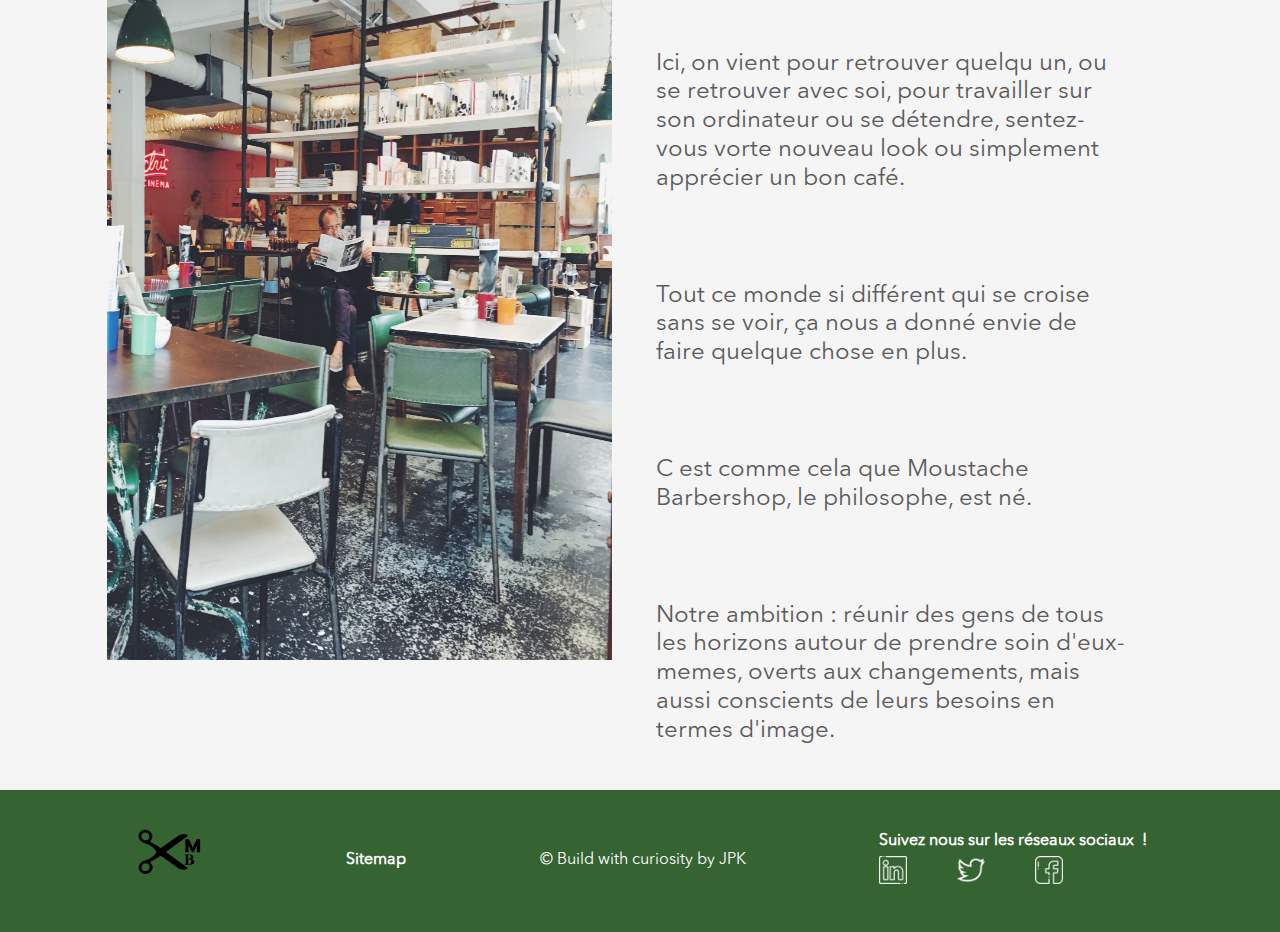
==== commit 79cc156a: "Fixed contest part for lg screen size" ====
--- a/about.html
+++ b/about.html
@@ -89,7 +89,7 @@
                 <div class="section__imgContainer-Contest">
                     <image class="section__img-Contest" alt="contest: photos of prizes" src="assets/concours.png">
                 </div>
-                <h2 class="main__heading">Os priorités : la qualité et le goût. Tu peux
+                <h2 class="section__heading-Contest">Os priorités : la qualité et le goût. Tu peux
                     prendre un café avec nous
                     c'est de la même qualité
                     quelle est notre coiffure</h2>
--- a/css/application-ab.css
+++ b/css/application-ab.css
@@ -165,11 +165,20 @@
 .section__heading-Contest {
     color: #5C5B5B;
     padding: 42px;
+    display: flex;
    
     justify-content: center;
     align-items: center;
-}
-
+    text-align: center;
+    line-height: 2em;
+}
+
+.section__container-margin {
+    margin-top: 150px;
+    display: flex;
+    flex-direction: row;
+    
+}
 .section__textContainer {
     display: flex;
     flex-direction: column;
@@ -187,6 +196,7 @@
     color: #5C5B5B;
     padding: 44px;
 }
+
 
 
 /*Divider*/
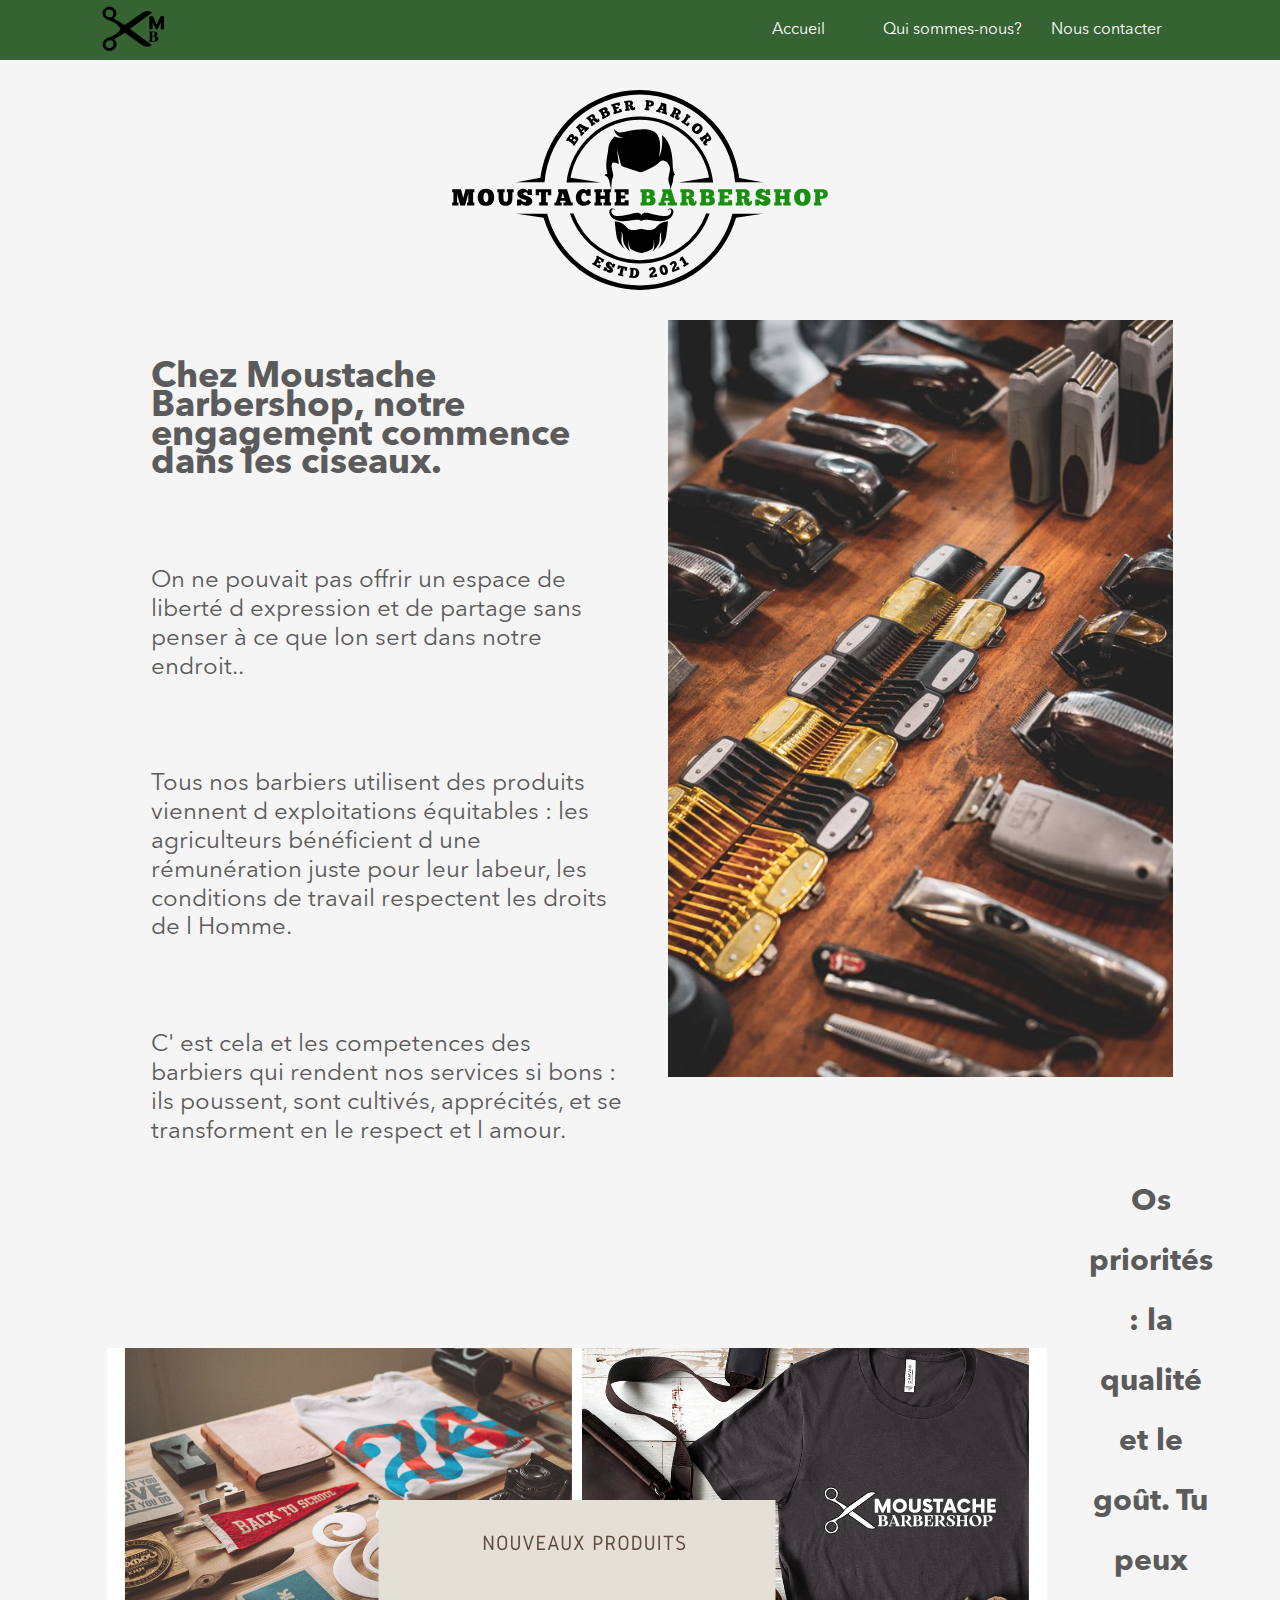
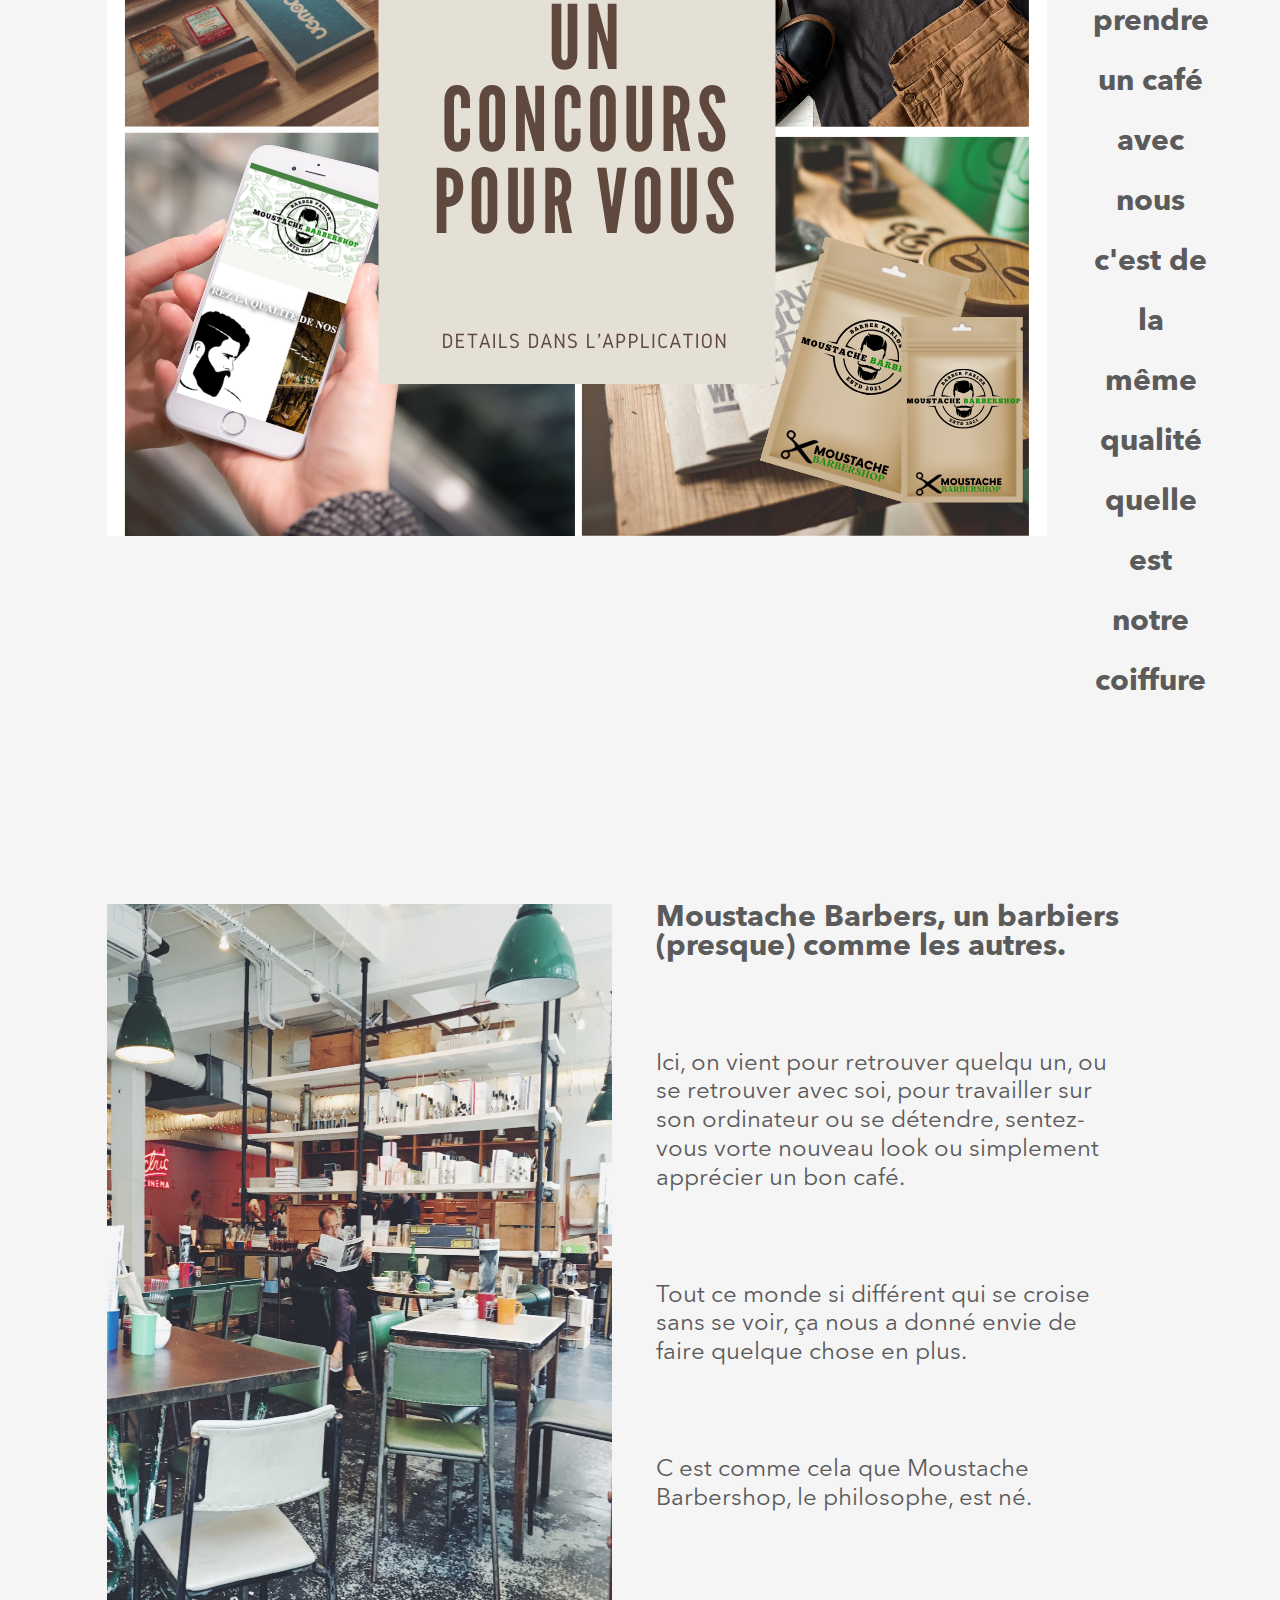
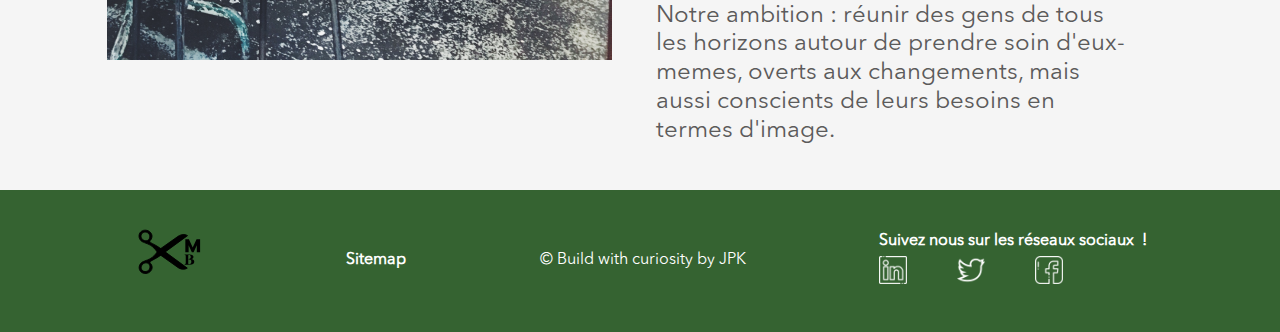
==== commit 1dc88f5d: "Small visual improvements -header and  img" ====
--- a/about.html
+++ b/about.html
@@ -49,7 +49,7 @@
         <header class="header" role="banner">
             <div class="header__inner">
                 <img class="header__logoImg" alt="scissors and company name Moustache Barbershop"
-                    src="assets/moustache_beard.svg">>
+                    src="assets/moustache_beard.svg">
             </div>
         </header>
 
@@ -85,7 +85,7 @@
         <div class="section">
             <!-- Section contest-->
 
-            <div class="section__container">
+            <div class="section__container section__container-divider">
                 <div class="section__imgContainer-Contest">
                     <image class="section__img-Contest" alt="contest: photos of prizes" src="assets/concours.png">
                 </div>
@@ -98,7 +98,7 @@
 
 
 
-            <div class="section__container">
+            <div class="section__container-margin">
                 <div class="section__imgContainer">
                     <image class="section__img" alt="people inside the restaurant" src="assets/salle2.jpg">
                 </div>
--- a/css/application-ab.css
+++ b/css/application-ab.css
@@ -255,6 +255,45 @@
         margin-top: auto; */
     }
 
+    .section__container-divider {
+        margin-top: 1600px;
+        display: flex;
+        flex-direction: column;
+        justify-content: center;
+        align-content: center;
+    }
+
+    /* .section__imgContainer-Contest {
+        display: flex;
+        flex-direction: column;
+        justify-content: center;
+        align-content: center;
+
+        
+    } */
+
+
+    .section__img-Contest {
+        margin-top: 300px;
+        min-width: 200px;
+        min-height: 100px;
+    }
+
+    .section__heading-Contest {
+        margin-top: 50px;
+        display: flex;
+        flex-direction: column;
+        justify-content: center;
+        align-content: center;
+    }
+    .section__container-margin {
+        display: flex;
+        flex-direction: column;
+        margin-top: 0;
+    }
+
+
+
     .section__imgContainer {
         display: flex;
         flex-direction: column;
